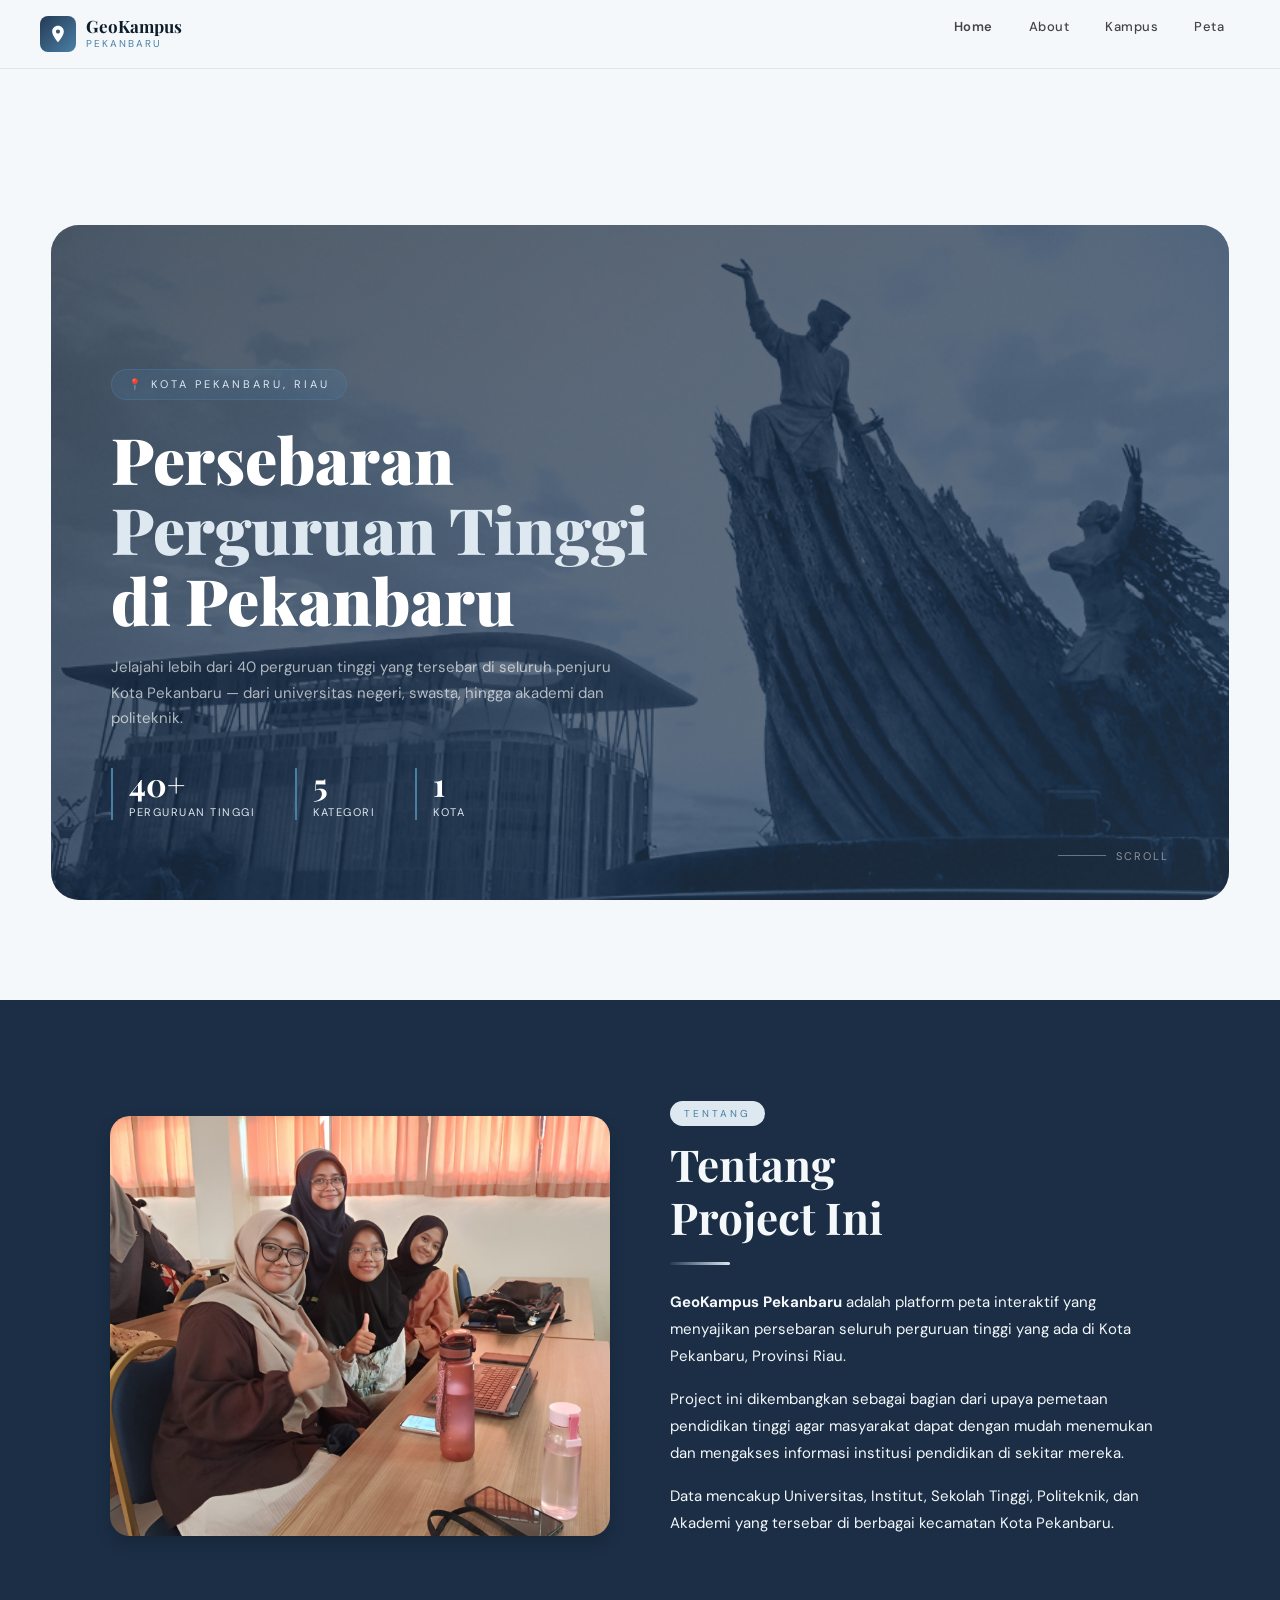
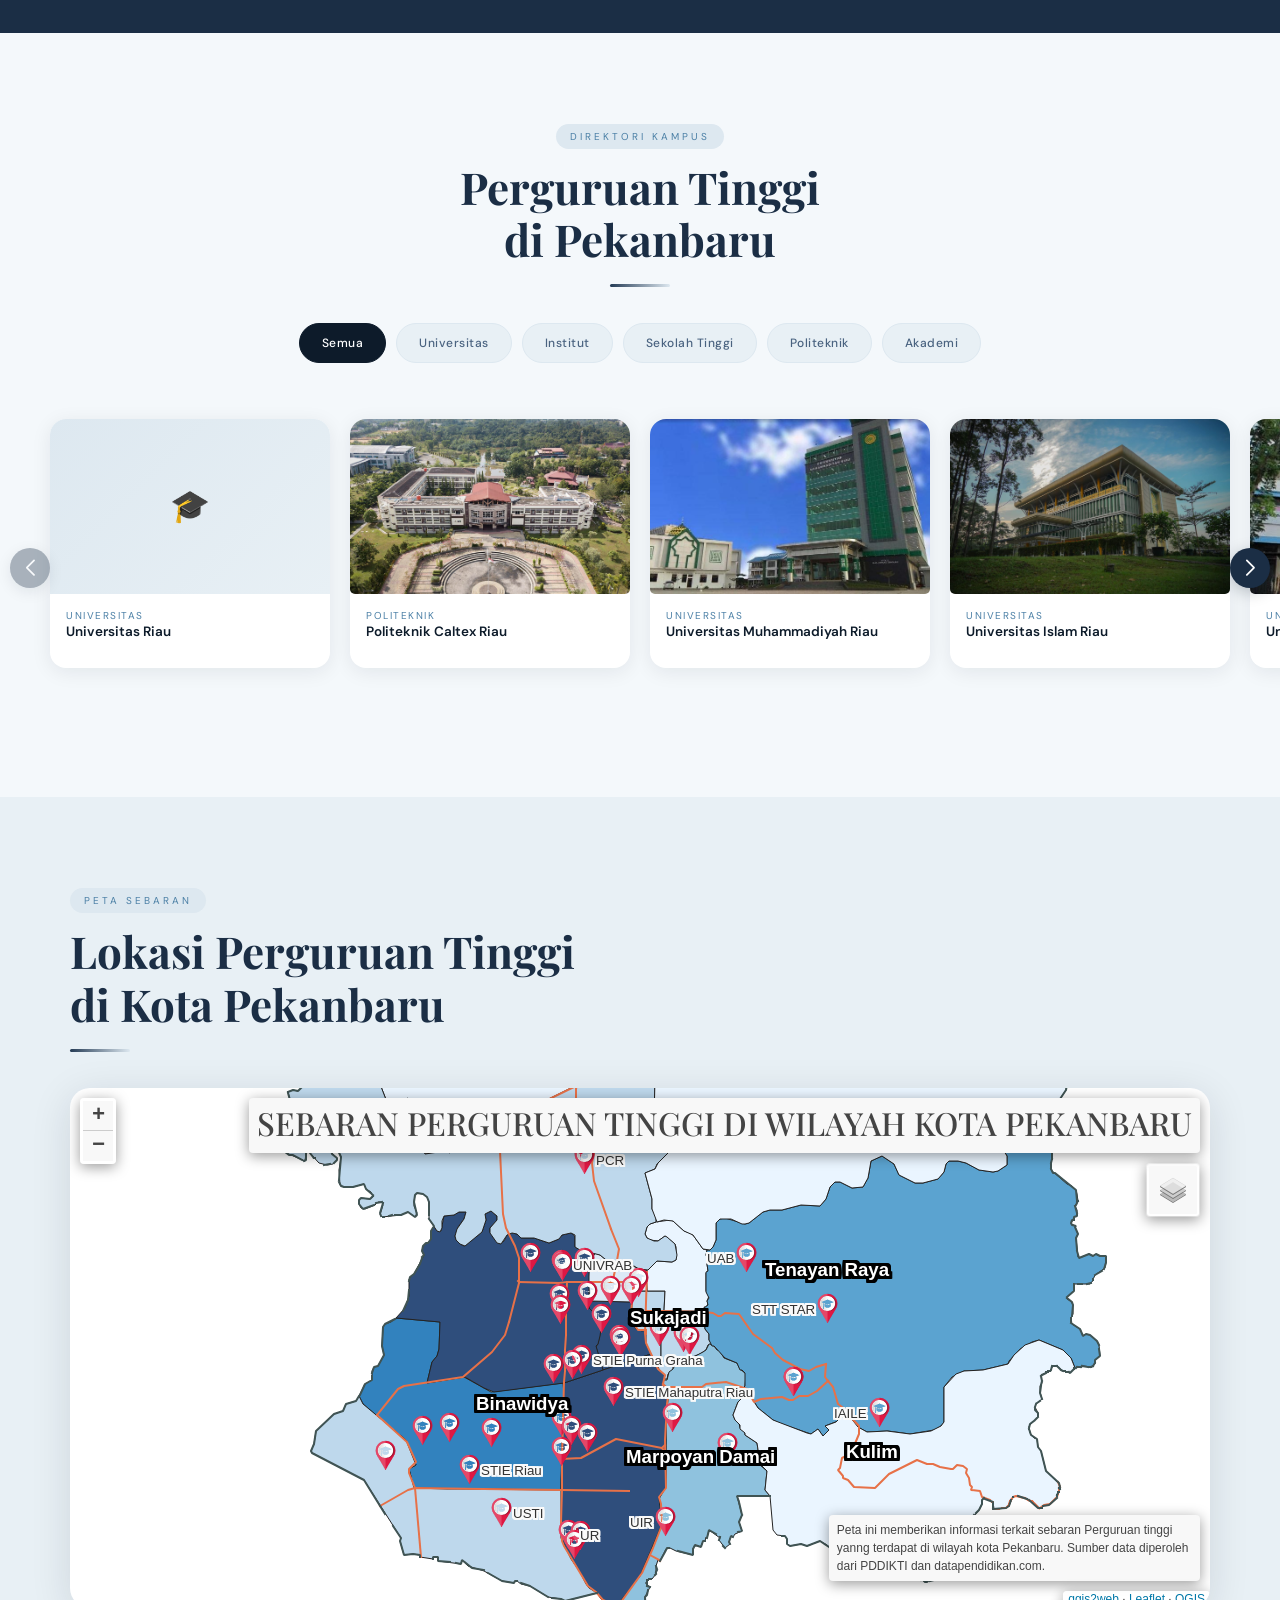
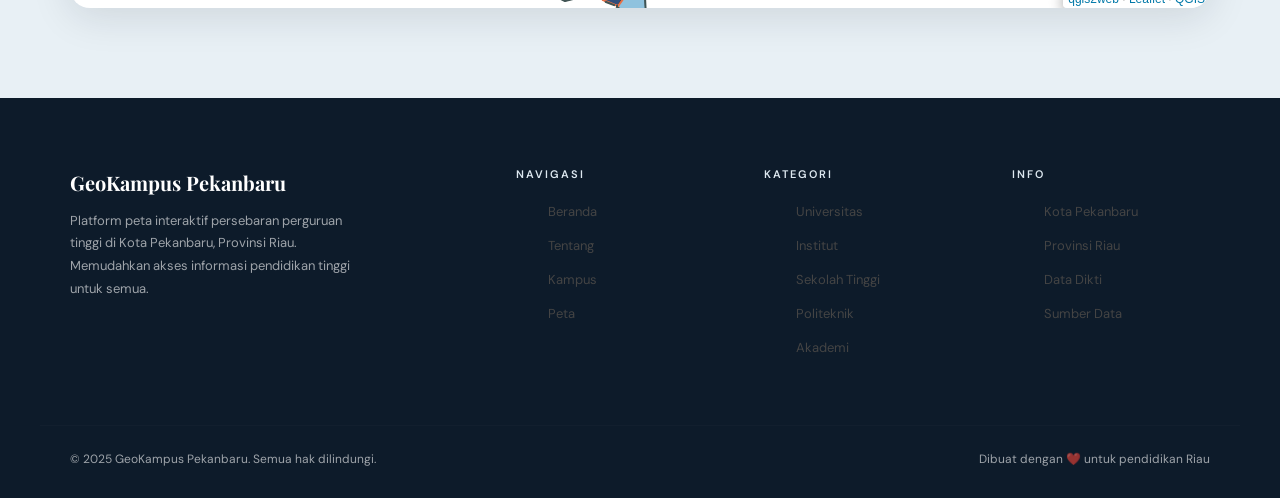
==== index.html @ 1e5e60b0 "first commit" ====
<!DOCTYPE html>
<html lang="id">

<head>
  <meta charset="UTF-8">
  <meta name="viewport" content="width=device-width, initial-scale=1.0">
  <title>Persebaran Perguruan Tinggi — Kota Pekanbaru</title>

  <!-- Fonts -->
  <link rel="preconnect" href="https://fonts.googleapis.com">
  <link
    href="https://fonts.googleapis.com/css2?family=Playfair+Display:wght@400;600;700;900&family=DM+Sans:wght@300;400;500&display=swap"
    rel="stylesheet">

  <!-- Bootstrap -->
  <link href="https://cdn.jsdelivr.net/npm/bootstrap@5.3.3/dist/css/bootstrap.min.css" rel="stylesheet">

  <!-- Swiper -->
  <link rel="stylesheet" href="https://cdn.jsdelivr.net/npm/swiper@11/swiper-bundle.min.css">

  <!-- Leaflet Map -->
  <link rel="stylesheet" href="https://unpkg.com/leaflet@1.9.4/dist/leaflet.css">

  <!-- dari qgis-->
  <link rel="stylesheet" href="map/css/leaflet.css">
  <link rel="stylesheet" href="map/css/MarkerCluster.Default.css">
  <link rel="stylesheet" href="map/css/qgis2web.css">
  <link rel="stylesheet" href="map/css/fontawesome-all.min.css">
  <link rel="stylesheet" href="map/css/leaflet.photon.css">
  <link rel="stylesheet" href="map/css/MarkerCluster.css">
  <link rel="stylesheet" href="map/css/L.Control.Layers.Tree.css">
  <link rel="stylesheet" href="style.css">

</head>

<body>

  <!-- ═══════════════════ NAVBAR ═══════════════════ -->
  <nav class="site-nav" id="siteNav">
    <a class="nav-brand" href="#">
      <div class="nav-brand-icon">
        <svg viewBox="0 0 24 24">
          <path
            d="M12 2C8.13 2 5 5.13 5 9c0 5.25 7 13 7 13s7-7.75 7-13c0-3.87-3.13-7-7-7zm0 9.5c-1.38 0-2.5-1.12-2.5-2.5s1.12-2.5 2.5-2.5 2.5 1.12 2.5 2.5-1.12 2.5-2.5 2.5z" />
        </svg>
      </div>
      <div>
        <div class="nav-brand-text">GeoKampus</div>
        <div class="nav-brand-sub">Pekanbaru</div>
      </div>
    </a>

    <button class="nav-hamburger" id="hamburger" onclick="document.getElementById('navLinks').classList.toggle('open')">
      <span></span><span></span><span></span>
    </button>

    <ul class="nav-links" id="navLinks">
      <li><a href="#home" class="active">Home</a></li>
      <li><a href="#about">About</a></li>
      <li><a href="#kategori">Kampus</a></li>
      <li><a href="#map-section">Peta</a></li>
    </ul>
  </nav>

  <!-- ═══════════════════ HERO ═══════════════════════ -->
  <section id="home">
    <div class="hero-wrapper">
      <img class="hero-img" src="foto/pku2.jpg" alt="Pekanbaru" onerror="this.style.display='none'">

      <div class="hero-content">
        <div class="hero-tag">📍 Kota Pekanbaru, Riau</div>

        <h1 class="hero-title">
          Persebaran<br>
          <em>Perguruan Tinggi</em><br>
          di Pekanbaru
        </h1>

        <p class="hero-desc">
          Jelajahi lebih dari 40 perguruan tinggi yang tersebar di seluruh
          penjuru Kota Pekanbaru — dari universitas negeri, swasta, hingga akademi dan politeknik.
        </p>

        <div class="hero-stats">
          <div class="stat-item">
            <div class="stat-num">40+</div>
            <div class="stat-label">Perguruan Tinggi</div>
          </div>
          <div class="stat-item">
            <div class="stat-num">5</div>
            <div class="stat-label">Kategori</div>
          </div>
          <div class="stat-item">
            <div class="stat-num">1</div>
            <div class="stat-label">Kota</div>
          </div>
        </div>
      </div>

      <div class="hero-scroll">
        <div class="scroll-line"></div>
        Scroll
      </div>
    </div>
  </section>

  <!-- ═══════════════════ ABOUT ═══════════════════════ -->
  <section id="about">
    <div class="about-grid">
      <div class="about-img-wrap" data-reveal>
        <img src="foto/foto bareng.jpeg" alt="Tentang GeoKampus" class="about-img-main shadow"
          onerror="this.style.background='linear-gradient(145deg,#243b55,#4a7fa5)';this.src=''">
       
      </div>

      <div class="about-text" data-reveal>
        <span class="sec-label">Tentang</span>
        <h2 class="sec-judul">Tentang<br>Project Ini</h2>
        <div class="sec-line"></div>

        <p>
          <strong>GeoKampus Pekanbaru</strong> adalah platform peta interaktif yang menyajikan persebaran
          seluruh perguruan tinggi yang ada di Kota Pekanbaru, Provinsi Riau.
        </p>
        <p>
          Project ini dikembangkan sebagai bagian dari upaya pemetaan pendidikan tinggi
          agar masyarakat dapat dengan mudah menemukan dan mengakses informasi
          institusi pendidikan di sekitar mereka.
        </p>
        <p>
          Data mencakup Universitas, Institut, Sekolah Tinggi, Politeknik, dan Akademi
          yang tersebar di berbagai kecamatan Kota Pekanbaru.
        </p>

      
      </div>
    </div>
  </section>



  <!-- ═══════════════════ KATEGORI / SWIPER ══════════ -->
  <section id="kategori">
    <div class="kategori-header" data-reveal>
      <span class="sec-label">Direktori Kampus</span>
      <h2 class="sec-title">Perguruan Tinggi<br>di Pekanbaru</h2>
      <div class="sec-line" style="margin:18px auto 0;"></div>
    </div>

    <div class="filter-bar">
      <button class="kategori-btn active" data-kategori="semua">Semua</button>
      <button class="kategori-btn" data-kategori="universitas">Universitas</button>
      <button class="kategori-btn" data-kategori="institut">Institut</button>
      <button class="kategori-btn" data-kategori="sekolah tinggi">Sekolah Tinggi</button>
      <button class="kategori-btn" data-kategori="politeknik">Politeknik</button>
      <button class="kategori-btn" data-kategori="akademi">Akademi</button>
    </div>

    <div class="swiper mySwiper">
      <div class="swiper-wrapper" id="swiperWrapper">

        <div class="swiper-slide" data-kategori="universitas" data-url="https://unri.ac.id/">
          <div class="card kampus-card">
            <img src="foto/unri.jpg" class="card-img"
              onerror="this.outerHTML='<div class=\'card-img-placeholder\'>🎓</div>'">
            <div class="card-body">
              <div class="card-type">Universitas</div>
              <h5>Universitas Riau</h5>
            </div>
          </div>
        </div>

        <div class="swiper-slide" data-kategori="politeknik" data-url="https://policaltex.id/">
          <div class="card kampus-card">
            <img src="foto/pcr.jpg" class="card-img"
              onerror="this.outerHTML='<div class=\'card-img-placeholder\'>🎓</div>'">
            <div class="card-body">
              <div class="card-type">Politeknik</div>
              <h5>Politeknik Caltex Riau</h5>
            </div>
          </div>
        </div>

        <div class="swiper-slide" data-kategori="universitas" data-url="https://umri.ac.id/">
          <div class="card kampus-card">
            <img src="foto/universitas-muhammadiyah-riau.jpg" class="card-img"
              onerror="this.outerHTML='<div class=\'card-img-placeholder\'>🎓</div>'">
            <div class="card-body">
              <div class="card-type">Universitas</div>
              <h5>Universitas Muhammadiyah Riau</h5>
            </div>
          </div>
        </div>

        <div class="swiper-slide" data-kategori="universitas" data-url="https://uir.ac.id/">
          <div class="card kampus-card">
            <img src="foto/uir.jpg" class="card-img"
              onerror="this.outerHTML='<div class=\'card-img-placeholder\'>🎓</div>'">
            <div class="card-body">
              <div class="card-type">Universitas</div>
              <h5>Universitas Islam Riau</h5>
            </div>
          </div>
        </div>

        <div class="swiper-slide" data-kategori="universitas" data-url="https://upbi.ac.id/">
          <div class="card kampus-card">
            <img src="foto/persada-bunda.jpg" class="card-img"
              onerror="this.outerHTML='<div class=\'card-img-placeholder\'>🎓</div>'">
            <div class="card-body">
              <div class="card-type">Universitas</div>
              <h5>Universitas Persada Bunda</h5>
            </div>
          </div>
        </div>

        <div class="swiper-slide" data-kategori="akademi" data-url="https://akbidlaksamana.ac.id/">
          <div class="card kampus-card">
            <img src="foto/akbidlaksamna.jpg" class="card-img"
              onerror="this.outerHTML='<div class=\'card-img-placeholder\'>🎓</div>'">
            <div class="card-body">
              <div class="card-type">Akademi</div>
              <h5>Akademi Kebidanan Laksamana</h5>
            </div>
          </div>
        </div>

        <div class="swiper-slide" data-kategori="universitas" data-url="https://rokania.ac.id/">
          <div class="card kampus-card">
            <img src="foto/rokania.jpg" class="card-img"
              onerror="this.outerHTML='<div class=\'card-img-placeholder\'>🎓</div>'">
            <div class="card-body">
              <div class="card-type">Universitas</div>
              <h5>Universitas Rokania Kampus II</h5>
            </div>
          </div>
        </div>

        <div class="swiper-slide" data-kategori="akademi" data-url="https://amikmahaputra.ac.id/">
          <div class="card kampus-card">
            <img src="foto/amikmahaputra.jpg" class="card-img"
              onerror="this.outerHTML='<div class=\'card-img-placeholder\'>🎓</div>'">
            <div class="card-body">
              <div class="card-type">Akademi</div>
              <h5>Amik Mahaputra Riau</h5>
            </div>
          </div>
        </div>

        <div class="swiper-slide" data-kategori="sekolah tinggi" data-url="https://stieriau-akbar.ac.id/">
          <div class="card kampus-card">
            <img src="foto/stie.jpg" class="card-img"
              onerror="this.outerHTML='<div class=\'card-img-placeholder\'>🎓</div>'">
            <div class="card-body">
              <div class="card-type">Sekolah Tinggi</div>
              <h5>STIE Riau</h5>
            </div>
          </div>
        </div>

        <div class="swiper-slide" data-kategori="sekolah tinggi" data-url="https://stifar-riau.ac.id/">
          <div class="card kampus-card">
            <img src="foto/stifar.jpg" class="card-img"
              onerror="this.outerHTML='<div class=\'card-img-placeholder\'>🎓</div>'">
            <div class="card-body">
              <div class="card-type">Sekolah Tinggi</div>
              <h5>Sekolah Tinggi Ilmu Farmasi Riau</h5>
            </div>
          </div>
        </div>

        <div class="swiper-slide" data-kategori="universitas" data-url="https://univ.htp.ac.id/">
          <div class="card kampus-card">
            <img src="foto/univ hangtuah.jpg" class="card-img"
              onerror="this.outerHTML='<div class=\'card-img-placeholder\'>🎓</div>'">
            <div class="card-body">
              <div class="card-type">Universitas</div>
              <h5>Universitas Hang Tuah</h5>
            </div>
          </div>
        </div>

        <div class="swiper-slide" data-kategori="institut" data-url="https://ibtpi.pelitaindonesia.ac.id/v3/home/">
          <div class="card kampus-card">
            <img src="foto/intitut pelita.jpg" class="card-img"
              onerror="this.outerHTML='<div class=\'card-img-placeholder\'>🎓</div>'">
            <div class="card-body">
              <div class="card-type">Institut</div>
              <h5>Institut Bisnis & Teknologi Pelita Indonesia</h5>
            </div>
          </div>
        </div>

        <div class="swiper-slide" data-kategori="sekolah tinggi" data-url="https://stpriau.ac.id/">
         <div class="card kampus-card">
            <img src="foto/stpriau.jpg" class="card-img"
              onerror="this.outerHTML='<div class=\'card-img-placeholder\'>🎓</div>'">
            <div class="card-body">
              <div class="card-type">Sekolah Tinggi</div>
              <h5>Sekolah Tinggi Pariwisata Riau</h5>
            </div>
          </div>
        </div>

        <div class="swiper-slide" data-kategori="sekolah tinggi" data-url="https://sttp-yds.ac.id/">
          <div class="card kampus-card">
            <img src="foto/stt.jpg" class="card-img"
              onerror="this.outerHTML='<div class=\'card-img-placeholder\'>🎓</div>'">
            <div class="card-body">
              <div class="card-type">Sekolah Tinggi</div>
              <h5>Sekolah Tinggi Teknologi Pekanbaru</h5>
            </div>
          </div>
        </div>

        <div class="swiper-slide" data-kategori="sekolah tinggi" data-url="https://stikes-tengkumaharatu.ac.id/home">
          <div class="card kampus-card">
            <img src="foto/stikes tengku maharatu.jpeg" class="card-img"
              onerror="this.outerHTML='<div class=\'card-img-placeholder\'>🎓</div>'">
            <div class="card-body">
              <div class="card-type">Sekolah Tinggi</div>
              <h5>STIKES Tengku Maharatu</h5>
            </div>
          </div>
        </div>

        <div class="swiper-slide" data-kategori="institut" data-url="https://iptar.ac.id/">
          <div class="card kampus-card">
            <img src="foto/iptar.png" class="card-img"
              onerror="this.outerHTML='<div class=\'card-img-placeholder\'>🎓</div>'">
            <div class="card-body">
              <div class="card-type">Institut</div>
              <h5>Institut Pendidikan & Teknologi Aisyiyah Riau</h5>
            </div>
          </div>
        </div>

        <div class="swiper-slide" data-kategori="universitas" data-url="https://www.usti.ac.id/">
          <div class="card kampus-card">
            <img src="foto/usti.jpeg" class="card-img"
              onerror="this.outerHTML='<div class=\'card-img-placeholder\'>🎓</div>'">
            <div class="card-body">
              <div class="card-type">Universitas</div>
              <h5>Universitas Sains dan Teknologi Indonesia</h5>
            </div>
          </div>
        </div>

        <div class="swiper-slide" data-kategori="universitas" data-url="https://univrab.ac.id/">
          <div class="card kampus-card">
            <img src="foto/univrab.jpeg" class="card-img"
              onerror="this.outerHTML='<div class=\'card-img-placeholder\'>🎓</div>'">
            <div class="card-body">
              <div class="card-type">Universitas</div>
              <h5>Universitas Abdurrab</h5>
            </div>
          </div>
        </div>

        <div class="swiper-slide" data-kategori="akademi" data-url="https://dhpku.ac.id/">
          <div class="card kampus-card">
            <img src="foto/akper akbid husada.jpeg" class="card-img"
              onerror="this.outerHTML='<div class=\'card-img-placeholder\'>🎓</div>'">
            <div class="card-body">
              <div class="card-type">Akademi</div>
              <h5>Akademi Kebidanan Dharma Husada Pekanbaru</h5>
            </div>
          </div>
        </div>

        <div class="swiper-slide" data-kategori="akademi" data-url="https://dhpku.ac.id/">
          <div class="card kampus-card">
            <img src="foto/akper akbid husada.jpeg" class="card-img"
              onerror="this.outerHTML='<div class=\'card-img-placeholder\'>🎓</div>'">
            <div class="card-body">
              <div class="card-type">Akademi</div>
              <h5>Akademi Keperawatan Dharma Husada</h5>
            </div>
          </div>
        </div>

        <div class="swiper-slide" data-kategori="akademi" data-url="https://akjp2.ac.id/">
          <div class="card kampus-card">
            <img src="foto/jon paul.jpg" class="card-img"
              onerror="this.outerHTML='<div class=\'card-img-placeholder\'>🎓</div>'">
            <div class="card-body">
              <div class="card-type">Akademi</div>
              <h5>Akademi Kesehatan John Paul II</h5>
            </div>
          </div>
        </div>

        <div class="swiper-slide" data-kategori="institut" data-url="https://itbriau.info/">
          <div class="card kampus-card">
            <img src="foto/itbm.jpg" class="card-img"
              onerror="this.outerHTML='<div class=\'card-img-placeholder\'>🎓</div>'">
            <div class="card-body">
              <div class="card-type">Institut</div>
              <h5>Institut Teknologi dan Bisnis Master</h5>
            </div>
          </div>
        </div>

        <div class="swiper-slide" data-kategori="politeknik" data-url="https://pkr.ac.id/">
          <div class="card kampus-card">
            <img src="foto/poltekeskemenskes.jpeg" class="card-img"
              onerror="this.outerHTML='<div class=\'card-img-placeholder\'>🎓</div>'">
            <div class="card-body">
              <div class="card-type">Politeknik</div>
              <h5>Politeknik Kesehatan Kemenkes Riau</h5>
            </div>
          </div>
        </div>

        <div class="swiper-slide" data-kategori="universitas" data-url="https://www.uin-suska.ac.id/">
          <div class="card kampus-card">
            <img src="foto/uin.jpg" class="card-img"
              onerror="this.outerHTML='<div class=\'card-img-placeholder\'>🎓</div>'">
            <div class="card-body">
              <div class="card-type">Universitas</div>
              <h5>UIN Sultan Syarif Kasim Riau</h5>
            </div>
          </div>
        </div>

        <div class="swiper-slide" data-kategori="universitas" data-url="https://dev.unilak.ac.id/">
          <div class="card kampus-card">
            <img src="foto/lancangkuning.jpg" class="card-img"
              onerror="this.outerHTML='<div class=\'card-img-placeholder\'>🎓</div>'">
            <div class="card-body">
              <div class="card-type">Universitas</div>
              <h5>Universitas Lancang Kuning</h5>
            </div>
          </div>
        </div>

        <div class="swiper-slide" data-kategori="universitas" data-url="https://univawalbros.ac.id/">
          <div class="card kampus-card">
            <img src="foto/awal bros.jpeg" class="card-img"
              onerror="this.outerHTML='<div class=\'card-img-placeholder\'>🎓</div>'">
            <div class="card-body">
              <div class="card-type">Universitas</div>
              <h5>Universitas Awal Bros Pekanbaru</h5>
            </div>
          </div>
        </div>

        <div class="swiper-slide" data-kategori="institut" data-url="https://ikh.ac.id/">
          <div class="card kampus-card">
            <img src="foto/helvia institut.jpg" class="card-img"
              onerror="this.outerHTML='<div class=\'card-img-placeholder\'>🎓</div>'">
            <div class="card-body">
              <div class="card-type">Institut</div>
              <h5>Institut Kesehatan Helvetia Pekanbaru</h5>
            </div>
          </div>
        </div>

        <div class="swiper-slide" data-kategori="institut" data-url="https://diniyyah.ac.id/">
          <div class="card kampus-card">
            <img src="foto/iaidiniyah.jpeg" class="card-img"
              onerror="this.outerHTML='<div class=\'card-img-placeholder\'>🎓</div>'">
            <div class="card-body">
              <div class="card-type">Institut</div>
              <h5>Institut Agama Islam Diniyyah Pekanbaru</h5>
            </div>
          </div>
        </div>

        <div class="swiper-slide" data-kategori="institut" data-url="https://www.iai-le.id/">
          <div class="card kampus-card">
            <img src="foto/iaileedy.jpeg" class="card-img"
              onerror="this.outerHTML='<div class=\'card-img-placeholder\'>🎓</div>'">
            <div class="card-body">
              <div class="card-type">Institut</div>
              <h5>Institut Agama Islam Lukman EDY</h5>
            </div>
          </div>
        </div>

        <div class="swiper-slide" data-kategori="sekolah tinggi" data-url="https://stai-mujtahadah.ac.id/">
          <div class="card kampus-card">
            <img src="foto/almujtahadah.jpg" class="card-img"
              onerror="this.outerHTML='<div class=\'card-img-placeholder\'>🎓</div>'">
            <div class="card-body">
              <div class="card-type">Sekolah Tinggi</div>
              <h5>STAI Al-Mujtahadah Pekanbaru</h5>
            </div>
          </div>
        </div>

      </div>

      <div class="swiper-button-next"></div>
      <div class="swiper-button-prev"></div>
    </div>

    <div class="empty-state" id="emptyState">Tidak ada perguruan tinggi dalam kategori ini.</div>
  </section>

  <!-- ═══════════════════ MAP ════════════════════════ -->
  <section id="map-section">
    <div class="map-inner">
      <div data-reveal>
        <span class="sec-label">Peta Sebaran</span>
        <h2 class="sec-title">Lokasi Perguruan Tinggi<br>di Kota Pekanbaru</h2>
        <div class="sec-line"></div>
      </div>
      <div id="leaflet-map"></div>
    </div>
  </section>

  <!-- ═══════════════════ FOOTER ════════════════════ -->
  <footer>
    <div class="footer-inner">
      <div class="footer-brand">
        <div class="footer-brand-name">GeoKampus Pekanbaru</div>
        <p>Platform peta interaktif persebaran perguruan tinggi di Kota Pekanbaru, Provinsi Riau. Memudahkan akses
          informasi pendidikan tinggi untuk semua.</p>
      </div>

      <div class="footer-col">
        <h6>Navigasi</h6>
        <ul>
          <li><a href="#home">Beranda</a></li>
          <li><a href="#about">Tentang</a></li>
          <li><a href="#kategori">Kampus</a></li>
          <li><a href="#map-section">Peta</a></li>
        </ul>
      </div>

      <div class="footer-col">
        <h6>Kategori</h6>
        <ul>
          <li><a href="#kategori">Universitas</a></li>
          <li><a href="#kategori">Institut</a></li>
          <li><a href="#kategori">Sekolah Tinggi</a></li>
          <li><a href="#kategori">Politeknik</a></li>
          <li><a href="#kategori">Akademi</a></li>
        </ul>
      </div>

      <div class="footer-col">
        <h6>Info</h6>
        <ul>
          <li><a href="#">Kota Pekanbaru</a></li>
          <li><a href="#">Provinsi Riau</a></li>
          <li><a href="#">Data Dikti</a></li>
          <li><a href="#">Sumber Data</a></li>
        </ul>
      </div>
    </div>

    <hr class="footer-divider">

    <div class="footer-bottom">
      <span>© 2025 GeoKampus Pekanbaru. Semua hak dilindungi.</span>
      <span>Dibuat dengan ❤️ untuk pendidikan Riau</span>
    </div>
  </footer>

  <!-- ─── SCRIPTS ──────────────────────────────────── -->
  <script src="https://cdn.jsdelivr.net/npm/bootstrap@5.3.3/dist/js/bootstrap.bundle.min.js"></script>
  <script src="https://cdn.jsdelivr.net/npm/swiper@11/swiper-bundle.min.js"></script>



  <!-- Script Peta -->
  <script src="map/js/qgis2web_expressions.js"></script>
  <script src="map/js/leaflet.js"></script>
  <script src="map/js/L.Control.Layers.Tree.min.js"></script>
  <script src="map/js/leaflet-svg-shape-markers.min.js"></script>
  <script src="map/js/leaflet.rotatedMarker.js"></script>
  <script src="map/js/leaflet.pattern.js"></script>
  <script src="map/js/leaflet-hash.js"></script>
  <script src="map/js/Autolinker.min.js"></script>
  <script src="map/js/rbush.min.js"></script>
  <script src="map/js/labelgun.min.js"></script>
  <script src="map/js/labels.js"></script>
  <script src="map/js/leaflet.photon.js"></script>

  <!-- Jika export menggunakan clustering marker -->
  <script src="map/js/leaflet.markercluster.js"></script>

  <!-- Jika export menggunakan VectorGrid -->
  <script src="map/js/Leaflet.VectorGrid.js"></script>

  <!-- Data -->
  <script src="map/data/BatasWilayahKotaPekanbaru_4.js"></script>
  <script src="map/data/DataPerguruanTinggi_2.js"></script>
  <script src="map/data/JalanArteri_3.js"></script>
  <script src="map/data/kepadatanperguruantinggiadministrasi_ar_kecamatan_1.js"></script>

  <!-- JS SENDIRI -->
  <script src="script.js"></script>

</body>

</html>
---- map/css/leaflet.css ----
/* required styles */

.leaflet-pane,
.leaflet-tile,
.leaflet-marker-icon,
.leaflet-marker-shadow,
.leaflet-tile-container,
.leaflet-pane > svg,
.leaflet-pane > canvas,
.leaflet-zoom-box,
.leaflet-image-layer,
.leaflet-layer {
	position: absolute;
	left: 0;
	top: 0;
	}
.leaflet-container {
	overflow: hidden;
	}
.leaflet-tile,
.leaflet-marker-icon,
.leaflet-marker-shadow {
	-webkit-user-select: none;
	   -moz-user-select: none;
	        user-select: none;
	  -webkit-user-drag: none;
	}
/* Prevents IE11 from highlighting tiles in blue */
.leaflet-tile::selection {
	background: transparent;
}
/* Safari renders non-retina tile on retina better with this, but Chrome is worse */
.leaflet-safari .leaflet-tile {
	image-rendering: -webkit-optimize-contrast;
	}
/* hack that prevents hw layers "stretching" when loading new tiles */
.leaflet-safari .leaflet-tile-container {
	width: 1600px;
	height: 1600px;
	-webkit-transform-origin: 0 0;
	}
.leaflet-marker-icon,
.leaflet-marker-shadow {
	display: block;
	}
/* .leaflet-container svg: reset svg max-width decleration shipped in Joomla! (joomla.org) 3.x */
/* .leaflet-container img: map is broken in FF if you have max-width: 100% on tiles */
.leaflet-container .leaflet-overlay-pane svg {
	max-width: none !important;
	max-height: none !important;
	}
.leaflet-container .leaflet-marker-pane img,
.leaflet-container .leaflet-shadow-pane img,
.leaflet-container .leaflet-tile-pane img,
.leaflet-container img.leaflet-image-layer,
.leaflet-container .leaflet-tile {
	max-width: none !important;
	max-height: none !important;
	width: auto;
	padding: 0;
	}

.leaflet-container img.leaflet-tile {
	/* See: https://bugs.chromium.org/p/chromium/issues/detail?id=600120 */
	mix-blend-mode: plus-lighter;
}

.leaflet-container.leaflet-touch-zoom {
	-ms-touch-action: pan-x pan-y;
	touch-action: pan-x pan-y;
	}
.leaflet-container.leaflet-touch-drag {
	-ms-touch-action: pinch-zoom;
	/* Fallback for FF which doesn't support pinch-zoom */
	touch-action: none;
	touch-action: pinch-zoom;
}
.leaflet-container.leaflet-touch-drag.leaflet-touch-zoom {
	-ms-touch-action: none;
	touch-action: none;
}
.leaflet-container {
	-webkit-tap-highlight-color: transparent;
}
.leaflet-container a {
	-webkit-tap-highlight-color: rgba(51, 181, 229, 0.4);
}
.leaflet-tile {
	filter: inherit;
	visibility: hidden;
	}
.leaflet-tile-loaded {
	visibility: inherit;
	}
.leaflet-zoom-box {
	width: 0;
	height: 0;
	-moz-box-sizing: border-box;
	     box-sizing: border-box;
	z-index: 800;
	}
/* workaround for https://bugzilla.mozilla.org/show_bug.cgi?id=888319 */
.leaflet-overlay-pane svg {
	-moz-user-select: none;
	}

.leaflet-pane         { z-index: 400; }

.leaflet-tile-pane    { z-index: 200; }
.leaflet-overlay-pane { z-index: 400; }
.leaflet-shadow-pane  { z-index: 500; }
.leaflet-marker-pane  { z-index: 600; }
.leaflet-tooltip-pane   { z-index: 650; }
.leaflet-popup-pane   { z-index: 700; }

.leaflet-map-pane canvas { z-index: 100; }
.leaflet-map-pane svg    { z-index: 200; }

.leaflet-vml-shape {
	width: 1px;
	height: 1px;
	}
.lvml {
	behavior: url(#default#VML);
	display: inline-block;
	position: absolute;
	}


/* control positioning */

.leaflet-control {
	position: relative;
	z-index: 800;
	pointer-events: visiblePainted; /* IE 9-10 doesn't have auto */
	pointer-events: auto;
	}
.leaflet-top,
.leaflet-bottom {
	position: absolute;
	z-index: 1000;
	pointer-events: none;
	}
.leaflet-top {
	top: 0;
	}
.leaflet-right {
	right: 0;
	}
.leaflet-bottom {
	bottom: 0;
	}
.leaflet-left {
	left: 0;
	}
.leaflet-control {
	float: left;
	clear: both;
	}
.leaflet-right .leaflet-control {
	float: right;
	}
.leaflet-top .leaflet-control {
	margin-top: 10px;
	}
.leaflet-bottom .leaflet-control {
	margin-bottom: 10px;
	}
.leaflet-left .leaflet-control {
	margin-left: 10px;
	}
.leaflet-right .leaflet-control {
	margin-right: 10px;
	}


/* zoom and fade animations */

.leaflet-fade-anim .leaflet-popup {
	opacity: 0;
	-webkit-transition: opacity 0.2s linear;
	   -moz-transition: opacity 0.2s linear;
	        transition: opacity 0.2s linear;
	}
.leaflet-fade-anim .leaflet-map-pane .leaflet-popup {
	opacity: 1;
	}
.leaflet-zoom-animated {
	-webkit-transform-origin: 0 0;
	    -ms-transform-origin: 0 0;
	        transform-origin: 0 0;
	}
svg.leaflet-zoom-animated {
	will-change: transform;
}

.leaflet-zoom-anim .leaflet-zoom-animated {
	-webkit-transition: -webkit-transform 0.25s cubic-bezier(0,0,0.25,1);
	   -moz-transition:    -moz-transform 0.25s cubic-bezier(0,0,0.25,1);
	        transition:         transform 0.25s cubic-bezier(0,0,0.25,1);
	}
.leaflet-zoom-anim .leaflet-tile,
.leaflet-pan-anim .leaflet-tile {
	-webkit-transition: none;
	   -moz-transition: none;
	        transition: none;
	}

.leaflet-zoom-anim .leaflet-zoom-hide {
	visibility: hidden;
	}


/* cursors */

.leaflet-interactive {
	cursor: pointer;
	}
.leaflet-grab {
	cursor: -webkit-grab;
	cursor:    -moz-grab;
	cursor:         grab;
	}
.leaflet-crosshair,
.leaflet-crosshair .leaflet-interactive {
	cursor: crosshair;
	}
.leaflet-popup-pane,
.leaflet-control {
	cursor: auto;
	}
.leaflet-dragging .leaflet-grab,
.leaflet-dragging .leaflet-grab .leaflet-interactive,
.leaflet-dragging .leaflet-marker-draggable {
	cursor: move;
	cursor: -webkit-grabbing;
	cursor:    -moz-grabbing;
	cursor:         grabbing;
	}

/* marker & overlays interactivity */
.leaflet-marker-icon,
.leaflet-marker-shadow,
.leaflet-image-layer,
.leaflet-pane > svg path,
.leaflet-tile-container {
	pointer-events: none;
	}

.leaflet-marker-icon.leaflet-interactive,
.leaflet-image-layer.leaflet-interactive,
.leaflet-pane > svg path.leaflet-interactive,
svg.leaflet-image-layer.leaflet-interactive path {
	pointer-events: visiblePainted; /* IE 9-10 doesn't have auto */
	pointer-events: auto;
	}

/* visual tweaks */

.leaflet-container {
	background: #ddd;
	outline-offset: 1px;
	}
.leaflet-container a {
	color: #0078A8;
	}
.leaflet-zoom-box {
	border: 2px dotted #38f;
	background: rgba(255,255,255,0.5);
	}


/* general typography */
.leaflet-container {
	font-family: "Helvetica Neue", Arial, Helvetica, sans-serif;
	font-size: 12px;
	font-size: 0.75rem;
	line-height: 1.5;
	}


/* general toolbar styles */

.leaflet-bar {
	box-shadow: 0 1px 5px rgba(0,0,0,0.65);
	border-radius: 4px;
	}
.leaflet-bar a {
	background-color: #fff;
	border-bottom: 1px solid #ccc;
	width: 26px;
	height: 26px;
	line-height: 26px;
	display: block;
	text-align: center;
	text-decoration: none;
	color: black;
	}
.leaflet-bar a,
.leaflet-control-layers-toggle {
	background-position: 50% 50%;
	background-repeat: no-repeat;
	display: block;
	}
.leaflet-bar a:hover,
.leaflet-bar a:focus {
	background-color: #f4f4f4;
	}
.leaflet-bar a:first-child {
	border-top-left-radius: 4px;
	border-top-right-radius: 4px;
	}
.leaflet-bar a:last-child {
	border-bottom-left-radius: 4px;
	border-bottom-right-radius: 4px;
	border-bottom: none;
	}
.leaflet-bar a.leaflet-disabled {
	cursor: default;
	background-color: #f4f4f4;
	color: #bbb;
	}

.leaflet-touch .leaflet-bar a {
	width: 30px;
	height: 30px;
	line-height: 30px;
	}
.leaflet-touch .leaflet-bar a:first-child {
	border-top-left-radius: 2px;
	border-top-right-radius: 2px;
	}
.leaflet-touch .leaflet-bar a:last-child {
	border-bottom-left-radius: 2px;
	border-bottom-right-radius: 2px;
	}

/* zoom control */

.leaflet-control-zoom-in,
.leaflet-control-zoom-out {
	font: bold 18px 'Lucida Console', Monaco, monospace;
	text-indent: 1px;
	}

.leaflet-touch .leaflet-control-zoom-in, .leaflet-touch .leaflet-control-zoom-out  {
	font-size: 22px;
	}


/* layers control */

.leaflet-control-layers {
	box-shadow: 0 1px 5px rgba(0,0,0,0.4);
	background: #fff;
	border-radius: 5px;
	}
.leaflet-control-layers-toggle {
	background-image: url(images/layers.png);
	width: 36px;
	height: 36px;
	}
.leaflet-retina .leaflet-control-layers-toggle {
	background-image: url(images/layers-2x.png);
	background-size: 26px 26px;
	}
.leaflet-touch .leaflet-control-layers-toggle {
	width: 44px;
	height: 44px;
	}
.leaflet-control-layers .leaflet-control-layers-list,
.leaflet-control-layers-expanded .leaflet-control-layers-toggle {
	display: none;
	}
.leaflet-control-layers-expanded .leaflet-control-layers-list {
	display: block;
	position: relative;
	}
.leaflet-control-layers-expanded {
	padding: 6px 10px 6px 6px;
	color: #333;
	background: #fff;
	}
.leaflet-control-layers-scrollbar {
	overflow-y: scroll;
	overflow-x: hidden;
	padding-right: 5px;
	}
.leaflet-control-layers-selector {
	margin-top: 2px;
	position: relative;
	top: 1px;
	}
.leaflet-control-layers label {
	display: block;
	font-size: 13px;
	font-size: 1.08333em;
	}
.leaflet-control-layers-separator {
	height: 0;
	border-top: 1px solid #ddd;
	margin: 5px -10px 5px -6px;
	}

/* Default icon URLs */
.leaflet-default-icon-path { /* used only in path-guessing heuristic, see L.Icon.Default */
	background-image: url(images/marker-icon.png);
	}


/* attribution and scale controls */

.leaflet-container .leaflet-control-attribution {
	background: #fff;
	background: rgba(255, 255, 255, 0.8);
	margin: 0;
	}
.leaflet-control-attribution,
.leaflet-control-scale-line {
	padding: 0 5px;
	color: #333;
	line-height: 1.4;
	}
.leaflet-control-attribution a {
	text-decoration: none;
	}
.leaflet-control-attribution a:hover,
.leaflet-control-attribution a:focus {
	text-decoration: underline;
	}
.leaflet-attribution-flag {
	display: inline !important;
	vertical-align: baseline !important;
	width: 1em;
	height: 0.6669em;
	}
.leaflet-left .leaflet-control-scale {
	margin-left: 5px;
	}
.leaflet-bottom .leaflet-control-scale {
	margin-bottom: 5px;
	}
.leaflet-control-scale-line {
	border: 2px solid #777;
	border-top: none;
	line-height: 1.1;
	padding: 2px 5px 1px;
	white-space: nowrap;
	-moz-box-sizing: border-box;
	     box-sizing: border-box;
	background: rgba(255, 255, 255, 0.8);
	text-shadow: 1px 1px #fff;
	}
.leaflet-control-scale-line:not(:first-child) {
	border-top: 2px solid #777;
	border-bottom: none;
	margin-top: -2px;
	}
.leaflet-control-scale-line:not(:first-child):not(:last-child) {
	border-bottom: 2px solid #777;
	}

.leaflet-touch .leaflet-control-attribution,
.leaflet-touch .leaflet-control-layers,
.leaflet-touch .leaflet-bar {
	box-shadow: none;
	}
.leaflet-touch .leaflet-control-layers,
.leaflet-touch .leaflet-bar {
	border: 2px solid rgba(0,0,0,0.2);
	background-clip: padding-box;
	}


/* popup */

.leaflet-popup {
	position: absolute;
	text-align: center;
	margin-bottom: 20px;
	}
.leaflet-popup-content-wrapper {
	padding: 1px;
	text-align: left;
	border-radius: 12px;
	}
.leaflet-popup-content {
	margin: 13px 24px 13px 20px;
	line-height: 1.3;
	font-size: 13px;
	font-size: 1.08333em;
	min-height: 1px;
	}
.leaflet-popup-content p {
	margin: 17px 0;
	margin: 1.3em 0;
	}
.leaflet-popup-tip-container {
	width: 40px;
	height: 20px;
	position: absolute;
	left: 50%;
	margin-top: -1px;
	margin-left: -20px;
	overflow: hidden;
	pointer-events: none;
	}
.leaflet-popup-tip {
	width: 17px;
	height: 17px;
	padding: 1px;

	margin: -10px auto 0;
	pointer-events: auto;

	-webkit-transform: rotate(45deg);
	   -moz-transform: rotate(45deg);
	    -ms-transform: rotate(45deg);
	        transform: rotate(45deg);
	}
.leaflet-popup-content-wrapper,
.leaflet-popup-tip {
	background: white;
	color: #333;
	box-shadow: 0 3px 14px rgba(0,0,0,0.4);
	}
.leaflet-container a.leaflet-popup-close-button {
	position: absolute;
	top: 0;
	right: 0;
	border: none;
	text-align: center;
	width: 24px;
	height: 24px;
	font: 16px/24px Tahoma, Verdana, sans-serif;
	color: #757575;
	text-decoration: none;
	background: transparent;
	}
.leaflet-container a.leaflet-popup-close-button:hover,
.leaflet-container a.leaflet-popup-close-button:focus {
	color: #585858;
	}
.leaflet-popup-scrolled {
	overflow: auto;
	}

.leaflet-oldie .leaflet-popup-content-wrapper {
	-ms-zoom: 1;
	}
.leaflet-oldie .leaflet-popup-tip {
	width: 24px;
	margin: 0 auto;

	-ms-filter: "progid:DXImageTransform.Microsoft.Matrix(M11=0.70710678, M12=0.70710678, M21=-0.70710678, M22=0.70710678)";
	filter: progid:DXImageTransform.Microsoft.Matrix(M11=0.70710678, M12=0.70710678, M21=-0.70710678, M22=0.70710678);
	}

.leaflet-oldie .leaflet-control-zoom,
.leaflet-oldie .leaflet-control-layers,
.leaflet-oldie .leaflet-popup-content-wrapper,
.leaflet-oldie .leaflet-popup-tip {
	border: 1px solid #999;
	}


/* div icon */

.leaflet-div-icon {
	background: #fff;
	border: 1px solid #666;
	}


/* Tooltip */
/* Base styles for the element that has a tooltip */
.leaflet-tooltip {
	position: absolute;
	padding: 6px;
	background-color: #fff;
	border: 1px solid #fff;
	border-radius: 3px;
	color: #222;
	white-space: nowrap;
	-webkit-user-select: none;
	-moz-user-select: none;
	-ms-user-select: none;
	user-select: none;
	pointer-events: none;
	box-shadow: 0 1px 3px rgba(0,0,0,0.4);
	}
.leaflet-tooltip.leaflet-interactive {
	cursor: pointer;
	pointer-events: auto;
	}
.leaflet-tooltip-top:before,
.leaflet-tooltip-bottom:before,
.leaflet-tooltip-left:before,
.leaflet-tooltip-right:before {
	position: absolute;
	pointer-events: none;
	border: 6px solid transparent;
	background: transparent;
	content: "";
	}

/* Directions */

.leaflet-tooltip-bottom {
	margin-top: 6px;
}
.leaflet-tooltip-top {
	margin-top: -6px;
}
.leaflet-tooltip-bottom:before,
.leaflet-tooltip-top:before {
	left: 50%;
	margin-left: -6px;
	}
.leaflet-tooltip-top:before {
	bottom: 0;
	margin-bottom: -12px;
	border-top-color: #fff;
	}
.leaflet-tooltip-bottom:before {
	top: 0;
	margin-top: -12px;
	margin-left: -6px;
	border-bottom-color: #fff;
	}
.leaflet-tooltip-left {
	margin-left: -6px;
}
.leaflet-tooltip-right {
	margin-left: 6px;
}
.leaflet-tooltip-left:before,
.leaflet-tooltip-right:before {
	top: 50%;
	margin-top: -6px;
	}
.leaflet-tooltip-left:before {
	right: 0;
	margin-right: -12px;
	border-left-color: #fff;
	}
.leaflet-tooltip-right:before {
	left: 0;
	margin-left: -12px;
	border-right-color: #fff;
	}

/* Printing */

@media print {
	/* Prevent printers from removing background-images of controls. */
	.leaflet-control {
		-webkit-print-color-adjust: exact;
		print-color-adjust: exact;
		}
	}
---- map/css/MarkerCluster.Default.css ----
.marker-cluster-small {
	background-color: rgba(181, 226, 140, 0.6);
	}
.marker-cluster-small div {
	background-color: rgba(110, 204, 57, 0.6);
	}

.marker-cluster-medium {
	background-color: rgba(241, 211, 87, 0.6);
	}
.marker-cluster-medium div {
	background-color: rgba(240, 194, 12, 0.6);
	}

.marker-cluster-large {
	background-color: rgba(253, 156, 115, 0.6);
	}
.marker-cluster-large div {
	background-color: rgba(241, 128, 23, 0.6);
	}

	/* IE 6-8 fallback colors */
.leaflet-oldie .marker-cluster-small {
	background-color: rgb(181, 226, 140);
	}
.leaflet-oldie .marker-cluster-small div {
	background-color: rgb(110, 204, 57);
	}

.leaflet-oldie .marker-cluster-medium {
	background-color: rgb(241, 211, 87);
	}
.leaflet-oldie .marker-cluster-medium div {
	background-color: rgb(240, 194, 12);
	}

.leaflet-oldie .marker-cluster-large {
	background-color: rgb(253, 156, 115);
	}
.leaflet-oldie .marker-cluster-large div {
	background-color: rgb(241, 128, 23);
}

.marker-cluster {
	background-clip: padding-box;
	border-radius: 20px;
	}
.marker-cluster div {
	width: 30px;
	height: 30px;
	margin-left: 5px;
	margin-top: 5px;

	text-align: center;
	border-radius: 15px;
	font: 12px "Helvetica Neue", Arial, Helvetica, sans-serif;
	}
.marker-cluster span {
	line-height: 30px;
	}
---- map/css/qgis2web.css ----
#map {
            background-color: #ffffff
        }
        html, body, #map {
			overflow: hidden;
        }
        .col9{
			height: 100%!important;
		}
		.col3{
			height: 100%;
			overflow: auto;
		}
        .info {
            padding: 6px 8px;
            font: 14px/16px Arial, Helvetica, sans-serif;
            background-color:#f8f8f8 !important;
            color: #444444 !important;
            box-shadow: 0 0 15px rgba(0,0,0,0.2);
            border-radius: 5px;
        }
        .info h2 {
            margin: 0 0 5px;
        }
        .leaflet-container {
            background: #fff;
            padding-right: 10px;
        }
        .leaflet-popup-scrolled {
            border-bottom: unset!important;
            border-top: unset!important;
        }
        .leaflet-popup-content{
            max-height: 70vh;
            max-width: 70vw;
        }
        .leaflet-popup-content.media{
            width: auto!important;
            height: auto!important;
            overflow: auto;
        }
        .leaflet-popup-content th {
            text-align: left;
            vertical-align: top;
            min-width: 75px;
        }
        .leaflet-popup-content td {
            min-width: 75px;
        }
        .leaflet-popup-content td img {
            max-height: 60vh;
            max-width: 60vw;
        }

        .leaflet-tooltip {
            background: none;
            box-shadow: none;
            border: none;
        }
        .leaflet-tooltip-left:before, .leaflet-tooltip-right:before {
            border: 0px;
        }
        .fa, .leaflet-container, a {
            color: #444444 !important;
        }
        .leaflet-control-zoom-in, .leaflet-control-zoom-out,
        .leaflet-control-locate a,
        .leaflet-touch .leaflet-control-geocoder-icon,
        .leaflet-control-search .search-button,
         .leaflet-control-measure {
            background-color: #f8f8f8 !important;
            border-radius: 0px !important;
            color: #444444 !important;
        }
        .abstract {
            font: bold 18px 'Lucida Console', Monaco, monospace;
            text-indent: 1px;
            background-color: #f8f8f8 !important;
            width: 30px !important;
            color: #444444 !important;
            height: 30px !important;
            text-align: center !important;
            line-height: 30px !important;
        }
        .abstractUncollapsed {
            padding: 6px 8px;
            font: 12px/1.5 "Helvetica Neue", Arial, Helvetica, sans-serif;
            background-color:#f8f8f8 !important;
            color: #444444 !important;
            box-shadow: 0 0 15px rgba(0,0,0,0.2);
            border-radius: 5px;
            max-width: 40%;
        }
        .leaflet-control {
            box-shadow: 0 3px 14px rgba(0, 0, 0, 0.4)!important;
            border-radius: 4px;
        }
        .leaflet-touch .leaflet-control-layers,
        .leaflet-touch .leaflet-bar,
        .leaflet-control-search,
        .leaflet-control-measure {
            border: 3px solid rgba(255,255,255,.4) !important;
        }
        .leaflet-control-attribution a {
            color: #0078A8 !important;
        }
        .leaflet-control-scale-line {
            border: 2px solid #f8f8f8 !important;
            border-top: none !important;
            color: black !important;
        }
        .leaflet-control-search .search-button {
            width: 30px !important;
            height: 30px !important;
            font-size: 13px !important;
            text-align: center !important;
            cursor: pointer;
        }
        .search-button.fa.fa-binoculars{
            display: flex;
            justify-content: center;
            align-items: center;
        }
        .leaflet-control-measure .leaflet-control {
            width: 30px !important;
            height: 30px !important;
        }
        .leaflet-container .leaflet-control-search{
            background: none !important;
        }
        .leaflet-control-search .search-input {
            margin: 0px 0px 0px 0px !important;
            height: 30px !important;
        }
        .leaflet-control-measure {
            background: none!important;
            border-radius: 4px !important;
        }
        .leaflet-control-measure .leaflet-control-measure-interaction {
            background-color: #f8f8f8 !important;
        }
        .leaflet-touch .leaflet-control-measure
        .leaflet-control-measure-toggle,
        .leaflet-touch .leaflet-control-measure
        .leaflet-control-measure-toggle:hover {
            width: 30px !important;
            height: 30px !important;
            border-radius: 0px !important;
            background-color: #f8f8f8 !important;
            color: #444444 !important;
            font-size: 13px;
            line-height: 30px;
            text-align: center;
            text-indent: 0%;
        }
        .leaflet-control-layers {
			padding: 2px;
			display: flex;
			flex-direction: column;
			align-items: flex-end;
            background-color: #f8f8f8 !important;
            color: #444444 !important;

		}
        .leaflet-control-layers-expanded {
			padding-left: 6px;
		}	
        .leaflet-control-layers-expanded .leaflet-control-layers-toggle {
            display: block;
            background-image: none;
			text-decoration: none;
            margin-bottom: 3px;
        }
        .leaflet-control-layers-expanded .leaflet-control-layers-toggle::after {
            content: '»';
            font-size: x-large;
            color: #444444 !important;
            display: flex;
            align-items: center;
            justify-content: center;
            width: 100%;
            height: 100%;
            text-align: center;
        }
        .leaflet-overlay-pane {
            z-index: 550;
        }
        .leaflet-popup-pane {
            z-index: 700;
        }
        #gcd-button-control {
            display: flex;
            justify-content: center;
            align-items: center;
        }
        .leaflet-control-layers-expanded .leaflet-control-layers-toggle {
            display: none;
        }
        .css_kepadatanperguruantinggiadministrasi_ar_kecamatan_1 {
            text-shadow: -3px -3px 0 #000000,
                -3px -2px 0 #000000,
                -3px -1px 0 #000000,
                -3px 0px 0 #000000,
                -3px 1px 0 #000000,
                -3px 2px 0 #000000,
                -3px 3px 0 #000000,
                -2px -3px 0 #000000,
                -2px -2px 0 #000000,
                -2px -1px 0 #000000,
                -2px 0px 0 #000000,
                -2px 1px 0 #000000,
                -2px 2px 0 #000000,
                -2px 3px 0 #000000,
                -1px -3px 0 #000000,
                -1px -2px 0 #000000,
                -1px -1px 0 #000000,
                -1px 0px 0 #000000,
                -1px 1px 0 #000000,
                -1px 2px 0 #000000,
                -1px 3px 0 #000000,
                0px -3px 0 #000000,
                0px -2px 0 #000000,
                0px -1px 0 #000000,
                0px 1px 0 #000000,
                0px 2px 0 #000000,
                0px 3px 0 #000000,
                1px -3px 0 #000000,
                1px -2px 0 #000000,
                1px -1px 0 #000000,
                1px 0px 0 #000000,
                1px 1px 0 #000000,
                1px 2px 0 #000000,
                1px 3px 0 #000000,
                2px -3px 0 #000000,
                2px -2px 0 #000000,
                2px -1px 0 #000000,
                2px 0px 0 #000000,
                2px 1px 0 #000000,
                2px 2px 0 #000000,
                2px 3px 0 #000000,
                3px -3px 0 #000000,
                3px -2px 0 #000000,
                3px -1px 0 #000000,
                3px 0px 0 #000000,
                3px 1px 0 #000000,
                3px 2px 0 #000000,
                3px 3px 0 #000000;
        }
        .css_DataPerguruanTinggi_2 {
            text-shadow: -2px -2px 0 #fafafa,
                -2px -1px 0 #fafafa,
                -2px 0px 0 #fafafa,
                -2px 1px 0 #fafafa,
                -2px 2px 0 #fafafa,
                -1px -2px 0 #fafafa,
                -1px -1px 0 #fafafa,
                -1px 0px 0 #fafafa,
                -1px 1px 0 #fafafa,
                -1px 2px 0 #fafafa,
                0px -2px 0 #fafafa,
                0px -1px 0 #fafafa,
                0px 1px 0 #fafafa,
                0px 2px 0 #fafafa,
                1px -2px 0 #fafafa,
                1px -1px 0 #fafafa,
                1px 0px 0 #fafafa,
                1px 1px 0 #fafafa,
                1px 2px 0 #fafafa,
                2px -2px 0 #fafafa,
                2px -1px 0 #fafafa,
                2px 0px 0 #fafafa,
                2px 1px 0 #fafafa,
                2px 2px 0 #fafafa;
        }
---- map/css/leaflet.photon.css ----
ul.photon-autocomplete {
    position: absolute;
    background-color: white;
    max-width: fit-content;
    z-index: 1000;
    box-shadow: 0 4px 9px #999999;
    display: none;
    margin: 0; /* Remove margins */
    list-style-type: none; /* Remove bullets */
    padding: 0; /* Remove padding */
    font-family: Arial, sans-serif;
    height: 200px;
    overflow:hidden;
    overflow-y: scroll;
    scrollbar-width: none;
}
.photon-autocomplete li {
    min-height: 20px;
    line-height: 1em;
    padding: 5px 10px;
    overflow: hidden;
    /* white-space: nowrap; */
    word-wrap: break-word;
    overflow-wrap: break-word;
    word-break: break-word;
    font-size: 1em;
}
.photon-autocomplete li strong {
    display: block;
    
}
.photon-autocomplete li.on {
    background-color: #ff8c9d;
    cursor: pointer;
}
.photon-autocomplete li.photon-no-result {
    text-align: center;
    color: #666;
    font-size: 0.9em;
    line-height: 20px;
    width: fit-content;
    block-size: fit-content;
}
.photon-autocomplete .photon-feedback {
    display: block;
    text-align: right;
    font-size: 0.8em;
    padding: 3px;
    color: #999;
    border-top: 1px solid #eee;
}
.photon-input:focus {
    width: 400px;
    border-radius: 10px;
}
@media all and (max-width:500px){
    #map .photon-input:focus {
        width: 300px;
        border-radius: 10px;
    }
}
@media all and (max-width:400px){
    #map ul.photon-autocomplete {
        position: relative;
        background-color: white;
        max-width: 400;
        z-index: 1000;
        box-shadow: 0 4px 9px #999999;
        display: none;
        margin: 0; /* Remove margins */
        list-style-type: none; /* Remove bullets */
        padding: 0; /* Remove padding */
        font-family: Arial, sans-serif;
    }
    #map .photon-input:focus {
        width: 200px;
        border-radius: 10px;
    }
}
@media all and (max-width:280px){
    #map .photon-input:focus {
        width: 150px;
        border-radius: 10px;
    }
}
---- map/css/MarkerCluster.css ----
.leaflet-cluster-anim .leaflet-marker-icon, .leaflet-cluster-anim .leaflet-marker-shadow {
	-webkit-transition: -webkit-transform 0.3s ease-out, opacity 0.3s ease-in;
	-moz-transition: -moz-transform 0.3s ease-out, opacity 0.3s ease-in;
	-o-transition: -o-transform 0.3s ease-out, opacity 0.3s ease-in;
	transition: transform 0.3s ease-out, opacity 0.3s ease-in;
}

.leaflet-cluster-spider-leg {
	/* stroke-dashoffset (duration and function) should match with leaflet-marker-icon transform in order to track it exactly */
	-webkit-transition: -webkit-stroke-dashoffset 0.3s ease-out, -webkit-stroke-opacity 0.3s ease-in;
	-moz-transition: -moz-stroke-dashoffset 0.3s ease-out, -moz-stroke-opacity 0.3s ease-in;
	-o-transition: -o-stroke-dashoffset 0.3s ease-out, -o-stroke-opacity 0.3s ease-in;
	transition: stroke-dashoffset 0.3s ease-out, stroke-opacity 0.3s ease-in;
}
---- map/css/L.Control.Layers.Tree.css ----
.leaflet-control-layers-toggle.leaflet-layerstree-named-toggle {
    margin: 2px 5px;
    width: auto;
    height: auto;
    background-image: none;
}

.leaflet-control-layers-list{
	font: 13px / 1.7 "Helvetica Neue", Arial, Helvetica, sans-serif;
}

.leaflet-layerstree-node {
}

.leaflet-layerstree-header input{
    margin-left: 0px;
}


.leaflet-layerstree-header {
}

.leaflet-layerstree-header-pointer {
    cursor: pointer;
}

.leaflet-layerstree-header label {
    display: inline-block;
    cursor: pointer;
}

.leaflet-layerstree-header-label {
}

.leaflet-layerstree-header-name {
	padding-left: 2px;
}

.leaflet-layerstree-header-space {
}

.leaflet-layerstree-children {
    padding-left: 20px;
}

.leaflet-layerstree-children-nopad {
    padding-left: 0px;
}

.leaflet-layerstree-closed {
}

.leaflet-layerstree-opened {
}

.leaflet-layerstree-hide {
    display: none;
}

.leaflet-layerstree-nevershow {
    display: none;
}

.leaflet-layerstree-expand-collapse {
    cursor: pointer;
}
---- style.css ----
/* ─── TOKENS ─────────────────────────────────── */
    :root {
      --navy-darkest: #0d1b2a;
      --navy-dark:    #1b2e45;
      --navy-mid:     #243b55;
      --navy-soft:    #2e5077;
      --navy-light:   #4a7fa5;
      --cream-pale:   #dde8f0;
      --cream-mid:    #e8f0f5;
      --cream-paper:  #f4f8fb;
      --text-dark:    #0d1b2a;
      --text-muted:   #4a6380;
      --white:        #ffffff;
    }

    /* ─── BASE ───────────────────────────────────── */
    *, *::before, *::after { box-sizing: border-box; margin: 0; padding: 0; }

    html { scroll-behavior: smooth; }

    html, body {
      height: auto;
      overflow-x: hidden;
      overflow-y: auto;
    }

    body {
      font-family: 'DM Sans', sans-serif;
      background-color: var(--cream-paper);
      color: var(--text-dark);
    }

    h1,h2,h3,h4 { font-family: 'Playfair Display', serif; }

    section { position: relative; }

    /* ─── NAVBAR ─────────────────────────────────── */
    .site-nav {
      position: fixed;
      top: 0; left: 0; right: 0;
      z-index: 1000;
      padding: 14px 40px;
      display: flex;
      align-items: center;
      justify-content: space-between;
      background: rgba(244, 248, 251, 0.92);
      backdrop-filter: blur(14px);
      border-bottom: 1px solid rgba(74,127,165,0.15);
      transition: box-shadow .3s;
    }

    .site-nav.scrolled {
      box-shadow: 0 4px 30px rgba(13,27,42,0.1);
    }

    .nav-brand {
      display: flex;
      align-items: center;
      gap: 10px;
      text-decoration: none;
    }

    .nav-brand-icon {
      width: 36px; height: 36px;
      background: linear-gradient(135deg, var(--navy-mid), var(--navy-light));
      border-radius: 8px;
      display: flex; align-items: center; justify-content: center;
    }

    .nav-brand-icon svg { width: 20px; height: 20px; fill: white; }

    .nav-brand-text {
      font-family: 'Playfair Display', serif;
      font-size: 17px;
      font-weight: 700;
      color: var(--navy-darkest);
      line-height: 1.1;
    }

    .nav-brand-sub {
      font-family: 'DM Sans', sans-serif;
      font-size: 10px;
      font-weight: 400;
      letter-spacing: 2px;
      text-transform: uppercase;
      color: var(--navy-light);
    }

    .nav-links {
      display: flex;
      gap: 4px;
      list-style: none;
    }

    .nav-links a {
      text-decoration: none;
      color: var(--text-muted);
      font-size: 13px;
      font-weight: 500;
      letter-spacing: .5px;
      padding: 6px 16px;
      border-radius: 30px;
      transition: all .25s;
    }

    .nav-links a:hover {
      background: var(--navy-dark);
      color: var(--white);
    }

    .nav-links a.active {
      color: var(--navy-dark);
      font-weight: 600;
    }

    .nav-hamburger {
      display: none;
      flex-direction: column;
      gap: 5px;
      cursor: pointer;
      background: none; border: none; padding: 4px;
    }

    .nav-hamburger span {
      display: block; width: 24px; height: 2px;
      background: var(--navy-dark);
      border-radius: 2px;
      transition: all .3s;
    }

    @media (max-width: 768px) {
      .nav-hamburger { display: flex; }
      .nav-links {
        display: none;
        flex-direction: column;
        position: absolute;
        top: 100%; left: 0; right: 0;
        background: var(--cream-mid);
        padding: 16px 24px 24px;
        border-top: 1px solid var(--cream-pale);
        gap: 4px;
      }
      .nav-links.open { display: flex; }
      .site-nav { padding: 14px 20px; }
    }

    /* ─── HERO ───────────────────────────────────── */
    #home {
      min-height: 100vh;
      display: flex;
      flex-direction: column;
      justify-content: flex-end;
      padding-top: 80px;
    }

    .hero-wrapper {
      position: relative;
      width: 92%;
      margin: 0 auto 0;
      border-radius: 28px;
      overflow: hidden;
      min-height: 75vh;
      background: linear-gradient(145deg, var(--navy-darkest) 0%, var(--navy-dark) 40%, var(--navy-mid) 100%);
    }

    /* decorative grain */
    .hero-wrapper::before {
      content: '';
      position: absolute; inset: 0;
      background-image: url("data:image/svg+xml,%3Csvg viewBox='0 0 200 200' xmlns='http://www.w3.org/2000/svg'%3E%3Cfilter id='n'%3E%3CfeTurbulence type='fractalNoise' baseFrequency='0.75' numOctaves='4' stitchTiles='stitch'/%3E%3C/filter%3E%3Crect width='100%25' height='100%25' filter='url(%23n)' opacity='0.06'/%3E%3C/svg%3E");
      opacity: .4;
      pointer-events: none;
      z-index: 1;
    }

    .hero-img {
      position: absolute; inset: 0;
      width: 100%; height: 100%;
      object-fit: cover;
      opacity: .28;
      mix-blend-mode: luminosity;
    }

    .hero-content {
      position: relative;
      z-index: 2;
      padding: 60px 60px 80px;
      display: flex;
      flex-direction: column;
      justify-content: flex-end;
      min-height: 75vh;
    }

    .hero-tag {
      display: inline-block;
      background: rgba(74,127,165,.2);
      border: 1px solid rgba(74,127,165,.4);
      color: var(--cream-pale);
      font-size: 11px;
      letter-spacing: 3px;
      text-transform: uppercase;
      padding: 6px 16px;
      border-radius: 30px;
      margin-bottom: 24px;
      width: fit-content;
    }

    .hero-title {
      font-family: 'Playfair Display', serif;
      font-size: clamp(36px, 5vw, 72px);
      font-weight: 900;
      color: var(--white);
      line-height: 1.1;
      margin-bottom: 20px;
    }

    .hero-title em {
      font-style: normal;
      color: var(--cream-pale);
    }

    .hero-desc {
      color: rgba(255,255,255,.65);
      font-size: 15px;
      max-width: 520px;
      line-height: 1.7;
      margin-bottom: 36px;
    }

    .hero-stats {
      display: flex;
      gap: 40px;
      flex-wrap: wrap;
    }

    .stat-item {
      border-left: 2px solid var(--navy-light);
      padding-left: 16px;
    }

    .stat-num {
      font-family: 'Playfair Display', serif;
      font-size: 32px;
      font-weight: 700;
      color: var(--white);
      line-height: 1;
    }

    .stat-label {
      font-size: 11px;
      letter-spacing: 1.5px;
      text-transform: uppercase;
      color: var(--cream-pale);
      margin-top: 4px;
    }

    /* scroll cue */
    .hero-scroll {
      position: absolute;
      bottom: 36px; right: 60px;
      display: flex; align-items: center; gap: 10px;
      color: rgba(255,255,255,.5);
      font-size: 11px; letter-spacing: 2px; text-transform: uppercase;
    }

    .scroll-line {
      width: 48px; height: 1px;
      background: rgba(255,255,255,.35);
    }

    @media (max-width: 768px) {
      .hero-content { padding: 40px 28px 60px; }
      .hero-scroll { right: 28px; }
    }

    /* ─── SECTION LABEL ──────────────────────────── */
    .sec-label {
      display: inline-block;
      font-size: 10px;
      letter-spacing: 3px;
      text-transform: uppercase;
      color: var(--navy-light);
      background:#dde8f0;
      padding: 5px 14px;
      border-radius: 20px;
      margin-bottom: 12px;
    }
 .sec-title {
      font-family: 'Playfair Display', serif;
      font-size: clamp(28px, 3.5vw, 44px);
      font-weight: 700;
      color:var(--navy-dark);
      line-height: 1.2;
    }
    .sec-judul {
      font-family: 'Playfair Display', serif;
      font-size: clamp(28px, 3.5vw, 44px);
      font-weight: 700;
      color:#f4f8fb;
      line-height: 1.2;
    }

    .sec-line {
      width: 60px; height: 3px;
      background: linear-gradient(90deg, var(--navy-mid), var(--cream-pale));
      border-radius: 2px;
      margin: 18px 0 24px;
    }

    /* ─── ABOUT ──────────────────────────────────── */
    #about {
      padding: 100px 0 80px;
      background-color:#1b2e45;
      margin-top: 100px;
    }

    .about-grid {
      display: grid;
      grid-template-columns: 1fr 1fr;
      gap: 60px;
      align-items: center;
      max-width: 1140px;
      margin: 0 auto;
      padding: 0 40px;
    }

    .about-img-wrap {
      position: relative;
    }

    .about-img-main {
      width: 100%;
      height: 420px;
      object-fit: cover;
      border-radius: 20px;
      background: linear-gradient(145deg, var(--navy-mid), var(--navy-light));
    }

    .about-img-card {
      position: absolute;
      bottom: -28px; right: -28px;
      background: var(--white);
      border-radius: 16px;
      padding: 20px 24px;
      box-shadow: 0 12px 40px rgba(13,27,42,.15);
      text-align: center;
    }

    .about-img-card .big { font-family: 'Playfair Display', serif; font-size: 36px; font-weight: 900; color:aliceblue; }
    .about-img-card .sm  { font-size: 11px; letter-spacing: 1.5px; color: var(--text-muted); text-transform: uppercase; }

    .about-text p {
      color:#f4f8fb;
      font-size: 15px;
      line-height: 1.8;
      margin-bottom: 16px;
    }

    .about-pills {
      display: flex; flex-wrap: wrap; gap: 10px; margin-top: 28px;
    }

    .pill {
      background: var(--cream-mid);
      border: 1px solid var(--cream-pale);
      color: var(--navy-dark);
      font-size: 12px;
      font-weight: 500;
      padding: 8px 18px;
      border-radius: 30px;
    }

    @media (max-width: 860px) {
      .about-grid { grid-template-columns: 1fr; gap: 60px; }
      .about-img-card { bottom: -20px; right: -10px; }
    }

    /* ─── KATEGORI ───────────────────────────────── */
    #kategori { padding: 90px 0 60px; }

    .kategori-header { text-align: center; margin-bottom: 36px; padding: 0 20px; }

    .filter-bar {
      display: flex; flex-wrap: wrap; justify-content: center; gap: 10px;
      margin-bottom: 40px; padding: 0 20px;
    }

    .kategori-btn {
      background: var(--cream-mid);
      border: 1px solid var(--cream-pale);
      color: var(--text-muted);
      padding: 10px 22px;
      border-radius: 30px;
      font-size: 12px;
      font-weight: 500;
      letter-spacing: .5px;
      cursor: pointer;
      transition: all .25s;
      font-family: 'DM Sans', sans-serif;
    }

    .kategori-btn:hover {
      background: var(--navy-mid);
      border-color: var(--navy-mid);
      color: var(--white);
    }

    .kategori-btn.active {
      background: var(--navy-darkest);
      border-color: var(--navy-darkest);
      color: var(--white);
    }

    /* SWIPER */
    .swiper { padding: 16px 50px 50px !important; }

    .kampus-card {
      border: none;
      border-radius: 16px;
      overflow: hidden;
      background: var(--white);
      box-shadow: 0 4px 20px rgba(13,27,42,.08);
      transition: transform .3s, box-shadow .3s;
      cursor: pointer;
    }

    .kampus-card:hover {
      transform: translateY(-6px);
      box-shadow: 0 12px 40px rgba(13,27,42,.16);
    }

    .kampus-card .card-img {
      width: 100%; height: 175px;
      object-fit: cover;
      background: linear-gradient(135deg, var(--navy-mid), var(--navy-light));
    }

    .kampus-card .card-img-placeholder {
      width: 100%; height: 175px;
      background: linear-gradient(135deg, var(--cream-pale), var(--cream-mid));
      display: flex; align-items: center; justify-content: center;
      font-size: 32px;
    }

    .kampus-card .card-body { padding: 14px 16px 18px; }

    .kampus-card h5 {
      font-size: 13.5px;
      font-weight: 600;
      color: var(--navy-darkest);
      line-height: 1.4;
      margin: 0 0 8px;
      font-family: 'DM Sans', sans-serif;
    }

    .kampus-card .card-type {
      font-size: 10px;
      letter-spacing: 1.5px;
      text-transform: uppercase;
      color: var(--navy-light);
    }

    .swiper-button-next,
    .swiper-button-prev {
      background: var(--navy-dark);
      width: 40px; height: 40px;
      border-radius: 50%;
      color: white;
      box-shadow: 0 4px 15px rgba(13,27,42,.25);
    }

    .swiper-button-next::after,
    .swiper-button-prev::after { font-size: 16px; font-weight: 700; }

    .empty-state {
      display: none; text-align: center;
      padding: 60px 20px;
      color: var(--text-muted);
      font-size: 15px;
    }

    /* ─── MAP ────────────────────────────────────── */
    #map-section { padding: 90px 40px; background: var(--cream-mid); }

    .map-inner { max-width: 1140px; margin: 0 auto; }

    #leaflet-map {
      height: 520px;
      border-radius: 20px;
      overflow: hidden!important;
      box-shadow: 0 8px 40px rgba(13,27,42,.12);
      margin-top: 36px;
    }

    /* ─── FOOTER ─────────────────────────────────── */
    footer {
      background: var(--navy-darkest);
      padding: 70px 40px 30px;
      color: rgba(255,255,255,.6);
    }

    .footer-inner {
      max-width: 1140px; margin: 0 auto;
      display: grid; grid-template-columns: 2fr 1fr 1fr 1fr; gap: 50px;
    }

    .footer-brand { }

    .footer-brand-name {
      font-family: 'Playfair Display', serif;
      font-size: 20px; font-weight: 700;
      color: var(--white); margin-bottom: 12px;
    }

    .footer-brand p { font-size: 13px; line-height: 1.75; max-width: 280px; }

    .footer-col h6 {
      font-family: 'DM Sans', sans-serif;
      font-size: 11px; font-weight: 600;
      letter-spacing: 2px; text-transform: uppercase;
      color: var(--cream-pale); margin-bottom: 18px;
    }

    .footer-col ul { list-style: none; }
    .footer-col ul li { margin-bottom: 10px; }
    .footer-col ul li a {
      color: rgba(255,255,255,.55); font-size: 13px;
      text-decoration: none; transition: color .2s;
    }
    .footer-col ul li a:hover { color: var(--cream-pale); }

    .footer-divider {
      border: none; border-top: 1px solid rgba(255,255,255,.08);
      margin: 50px 0 24px;
    }

    .footer-bottom {
      max-width: 1140px; margin: 0 auto;
      display: flex; justify-content: space-between; align-items: center;
      flex-wrap: wrap; gap: 12px;
      font-size: 12px;
    }

    .footer-bottom a { color: var(--cream-pale); text-decoration: none; }

    @media (max-width: 860px) {
      .footer-inner { grid-template-columns: 1fr 1fr; gap: 36px; }
    }

    @media (max-width: 500px) {
      .footer-inner { grid-template-columns: 1fr; }
      .footer-bottom { flex-direction: column; text-align: center; }
    }

    /* ─── ANIMATIONS ─────────────────────────────── */
    [data-reveal] {
      opacity: 0; transform: translateY(28px);
      transition: opacity .7s ease, transform .7s ease;
    }
    [data-reveal].visible {
      opacity: 1; transform: translateY(0);
    }
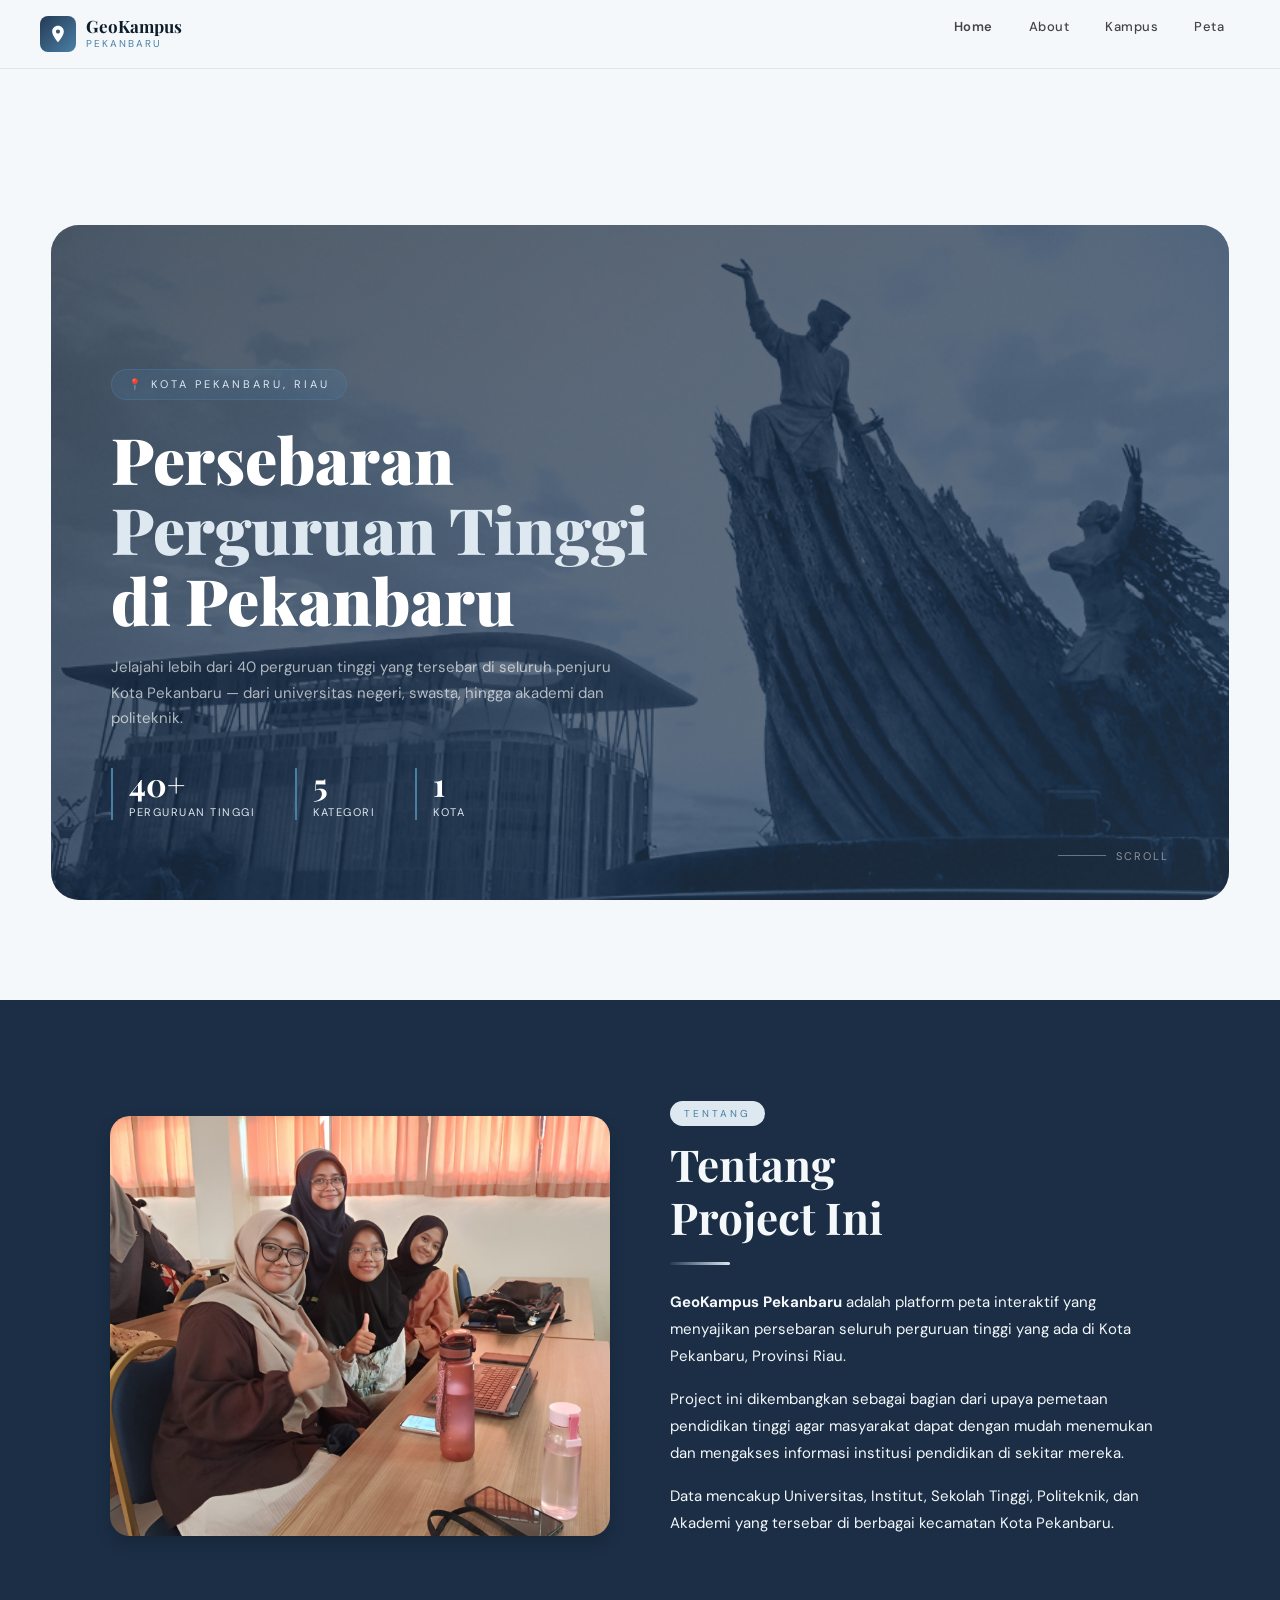
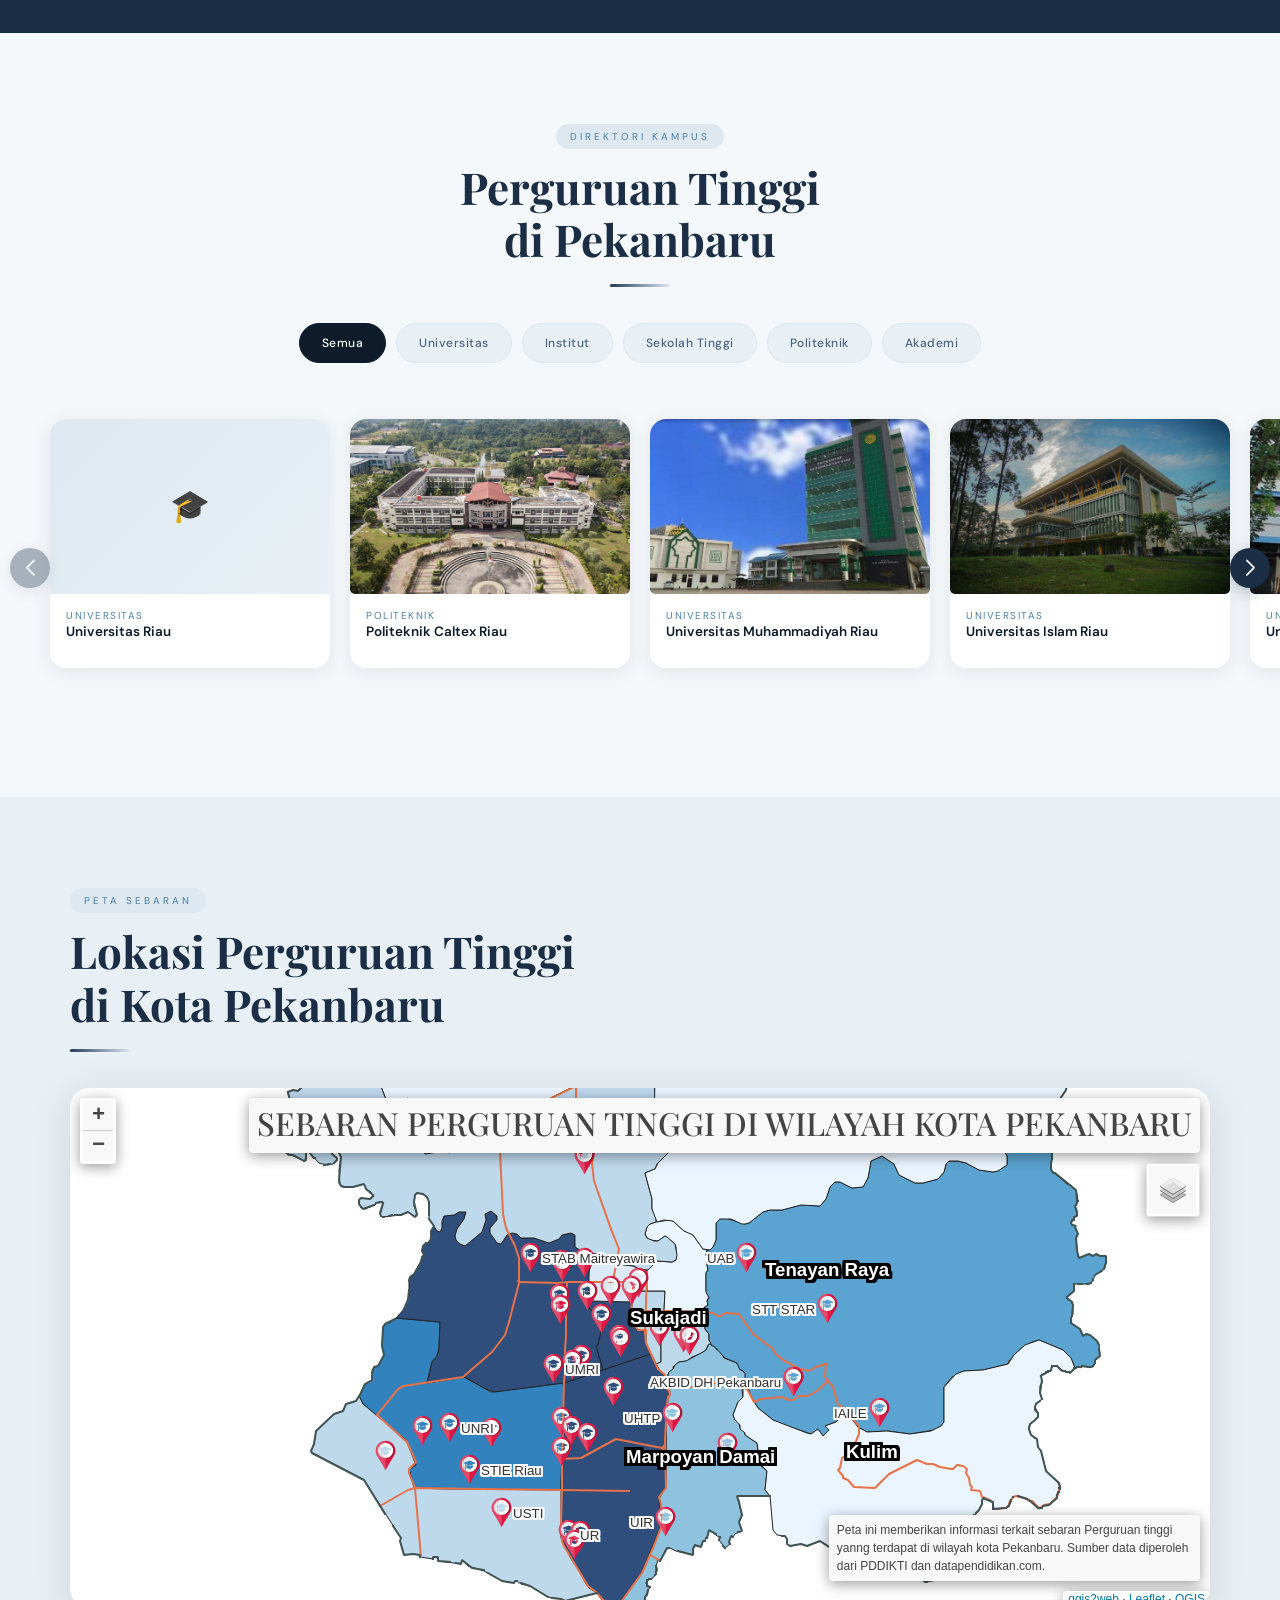
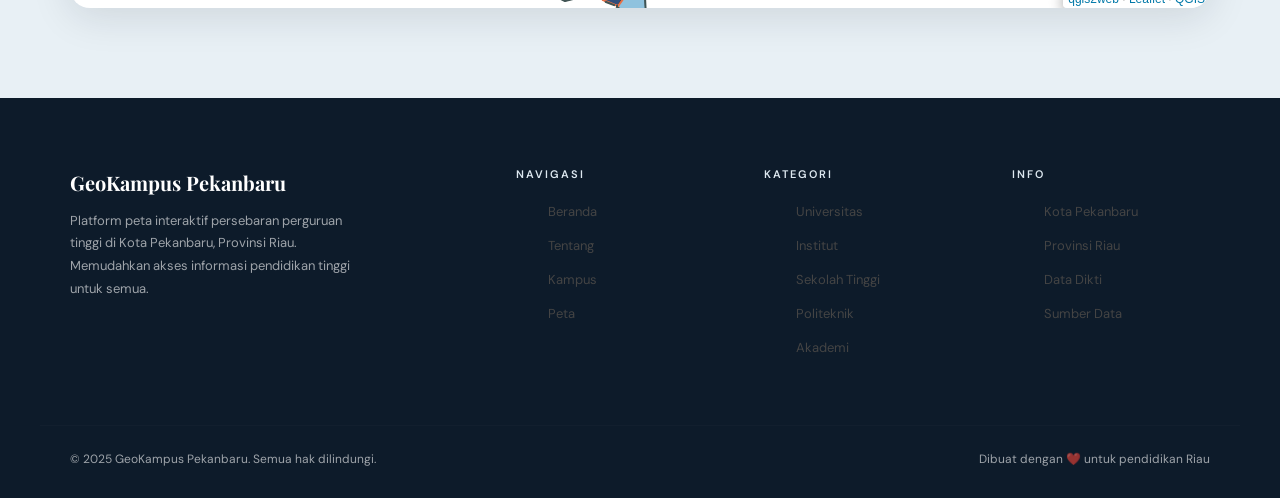
==== commit bd44db68: "first commit" ====
--- a/index.html
+++ b/index.html
@@ -161,7 +161,7 @@
 
         <div class="swiper-slide" data-kategori="universitas" data-url="https://unri.ac.id/">
           <div class="card kampus-card">
-            <img src="foto/unri.jpg" class="card-img"
+            <img src="foto/urr.jpg" class="card-img"
               onerror="this.outerHTML='<div class=\'card-img-placeholder\'>🎓</div>'">
             <div class="card-body">
               <div class="card-type">Universitas</div>
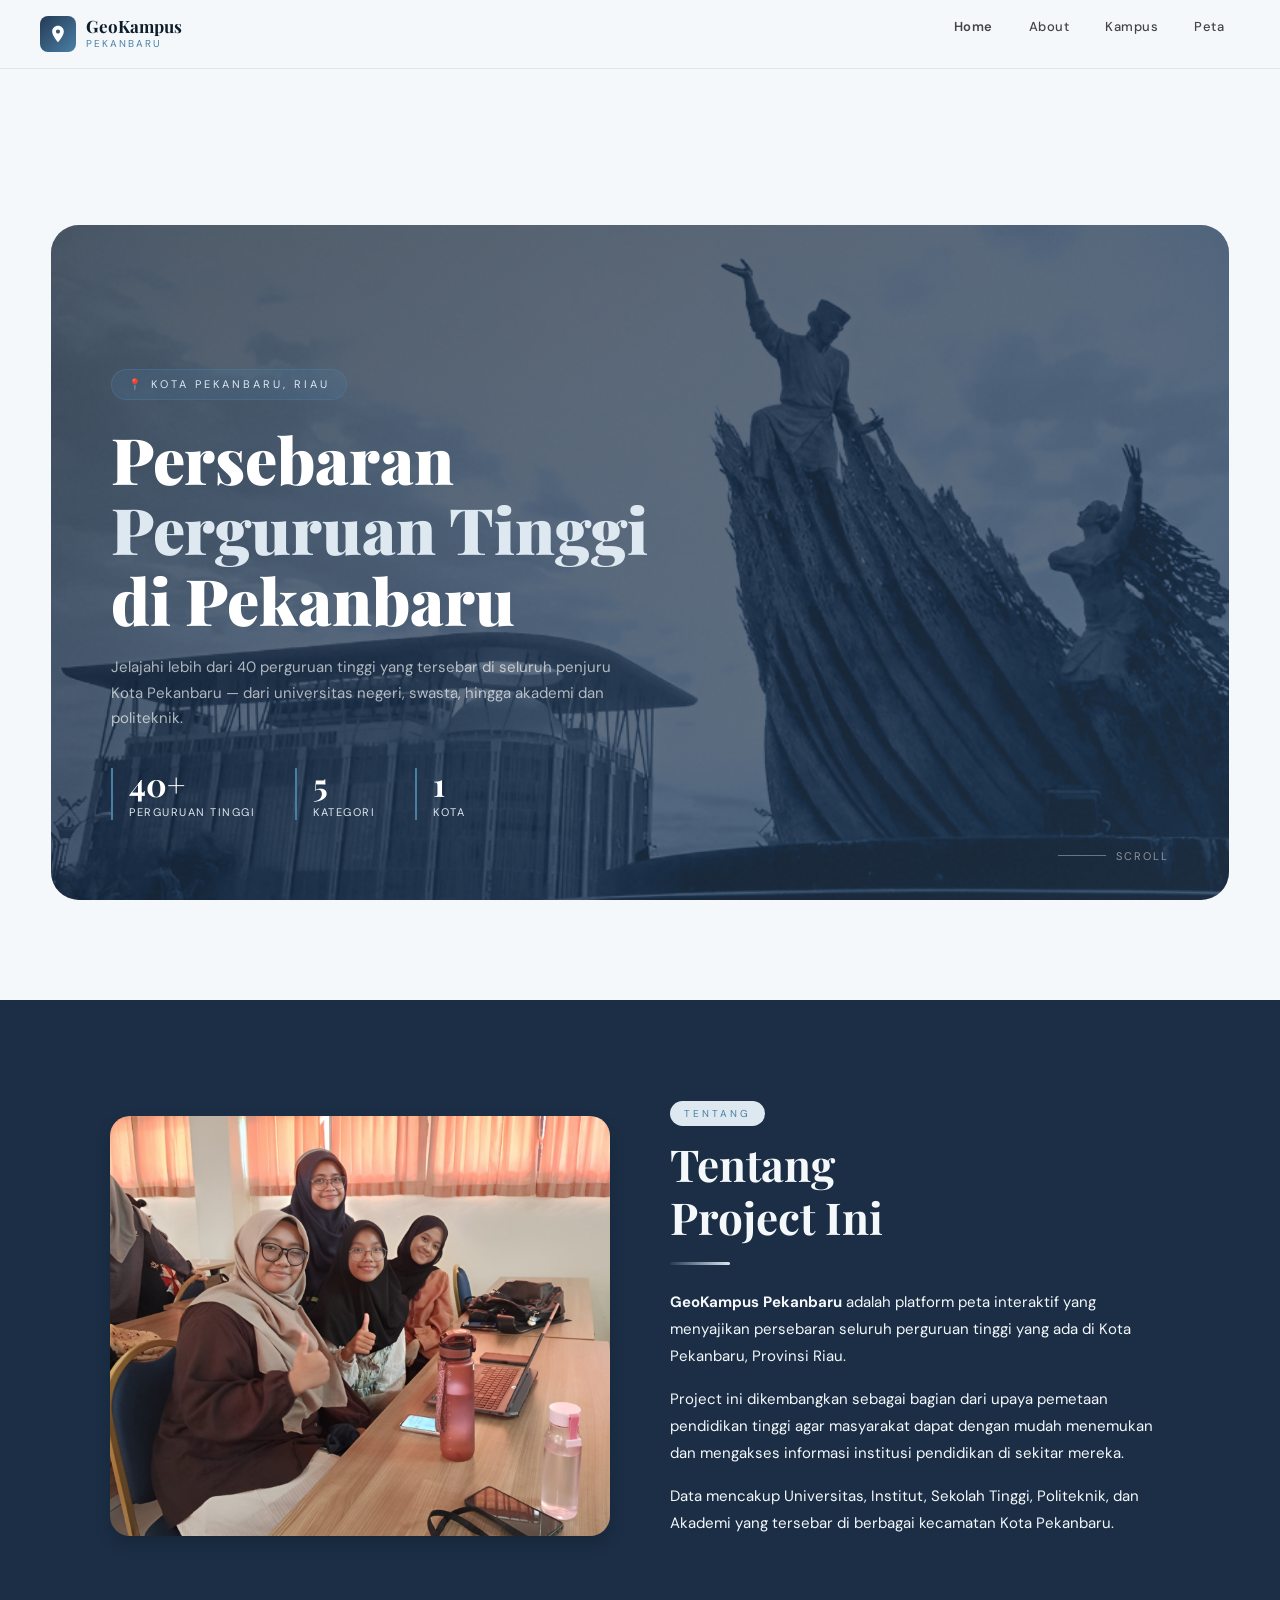
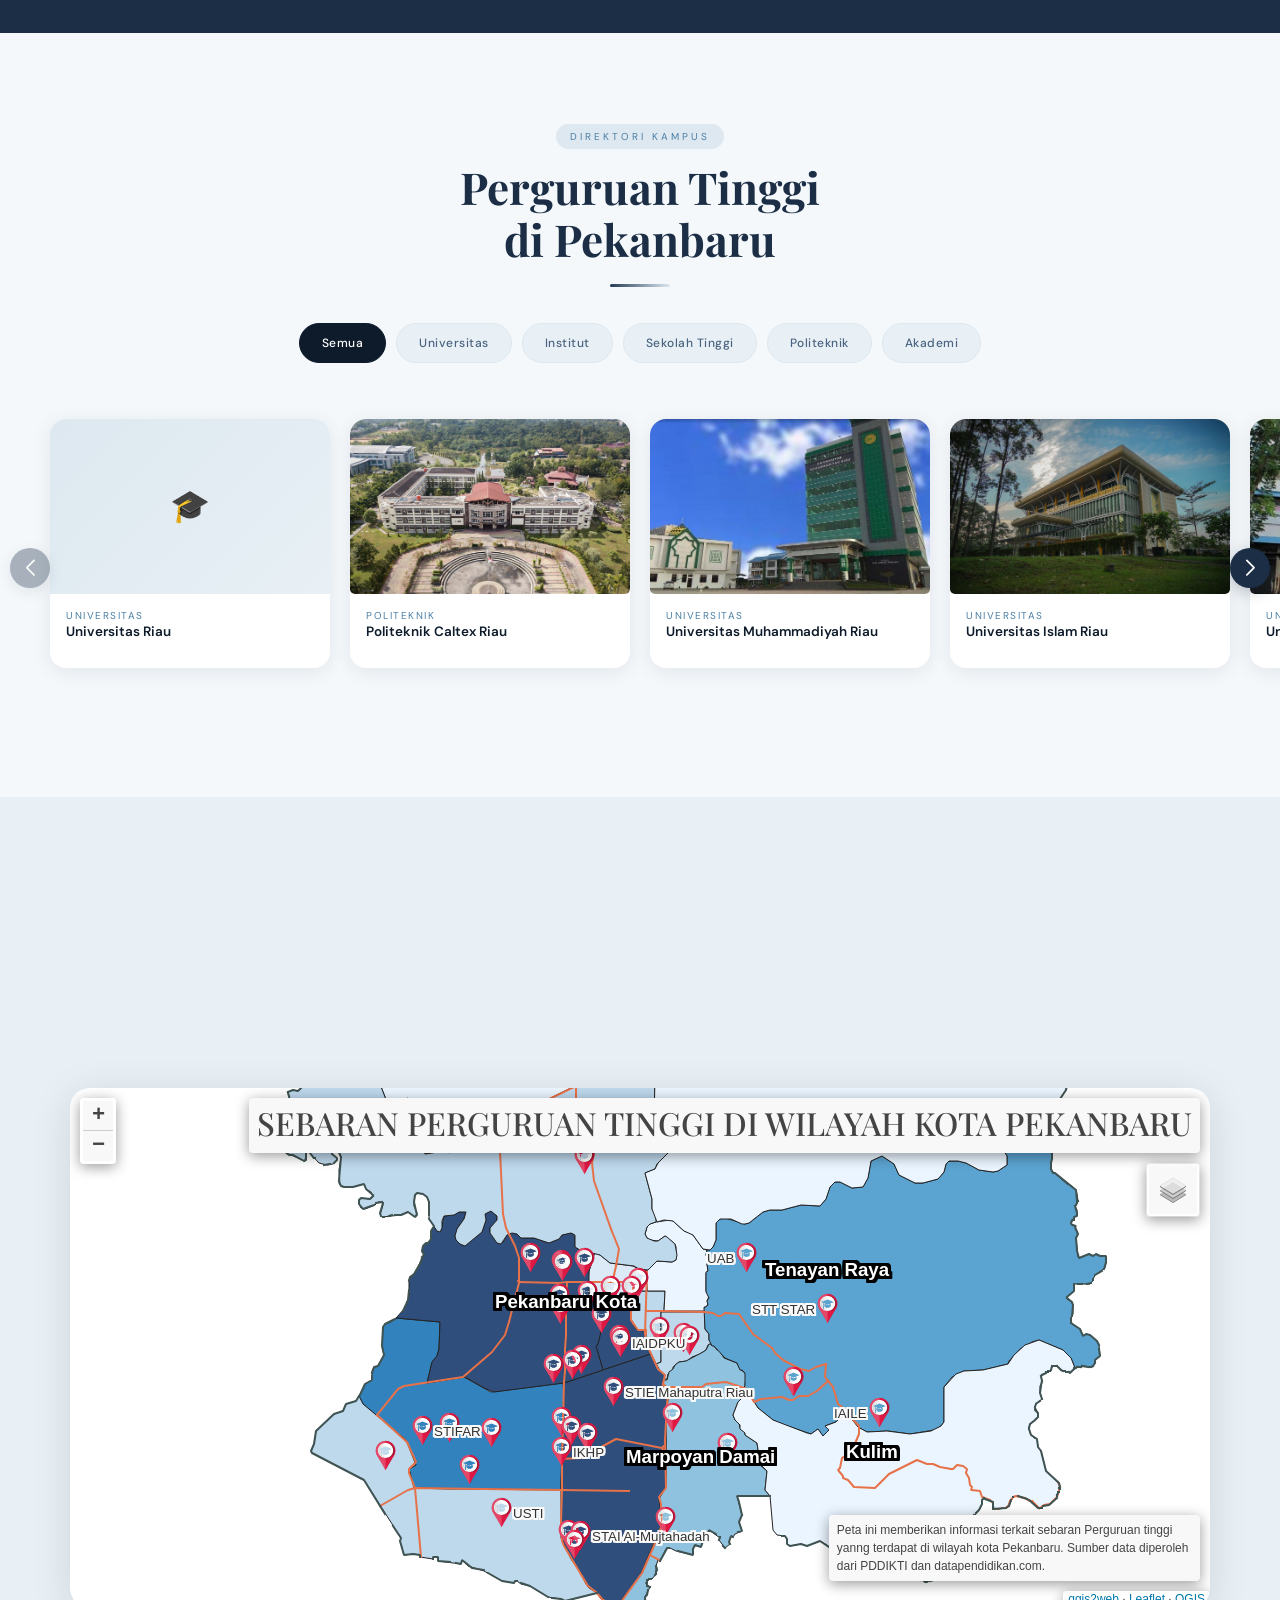
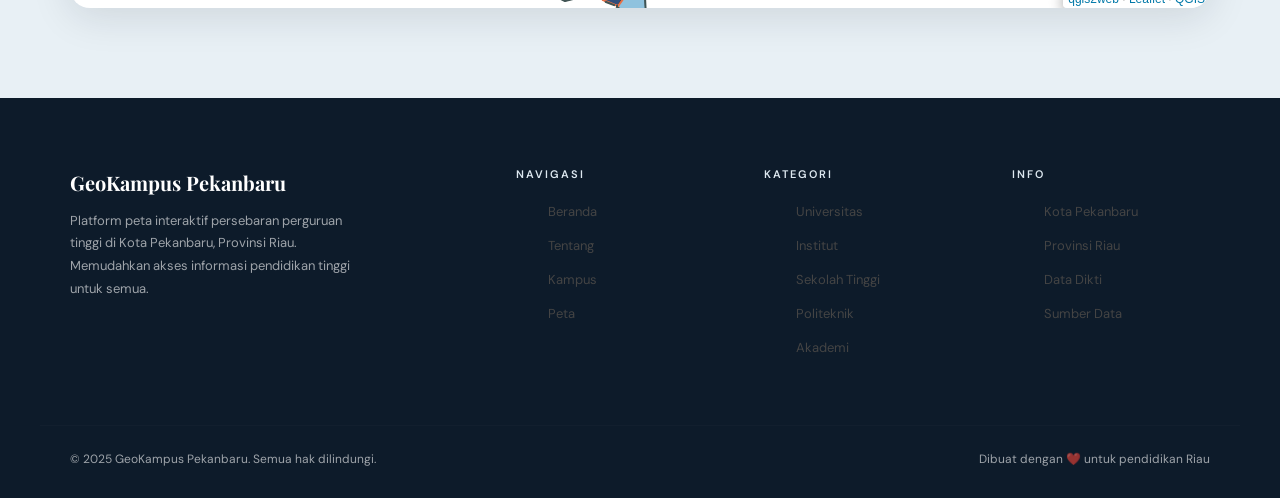
==== commit 1c1eb080: "first commit" ====
--- a/index.html
+++ b/index.html
@@ -161,7 +161,7 @@
 
         <div class="swiper-slide" data-kategori="universitas" data-url="https://unri.ac.id/">
           <div class="card kampus-card">
-            <img src="foto/urr.jpg" class="card-img"
+            <img src="https://media.quipper.com/media/[base64]" class="card-img"
               onerror="this.outerHTML='<div class=\'card-img-placeholder\'>🎓</div>'">
             <div class="card-body">
               <div class="card-type">Universitas</div>
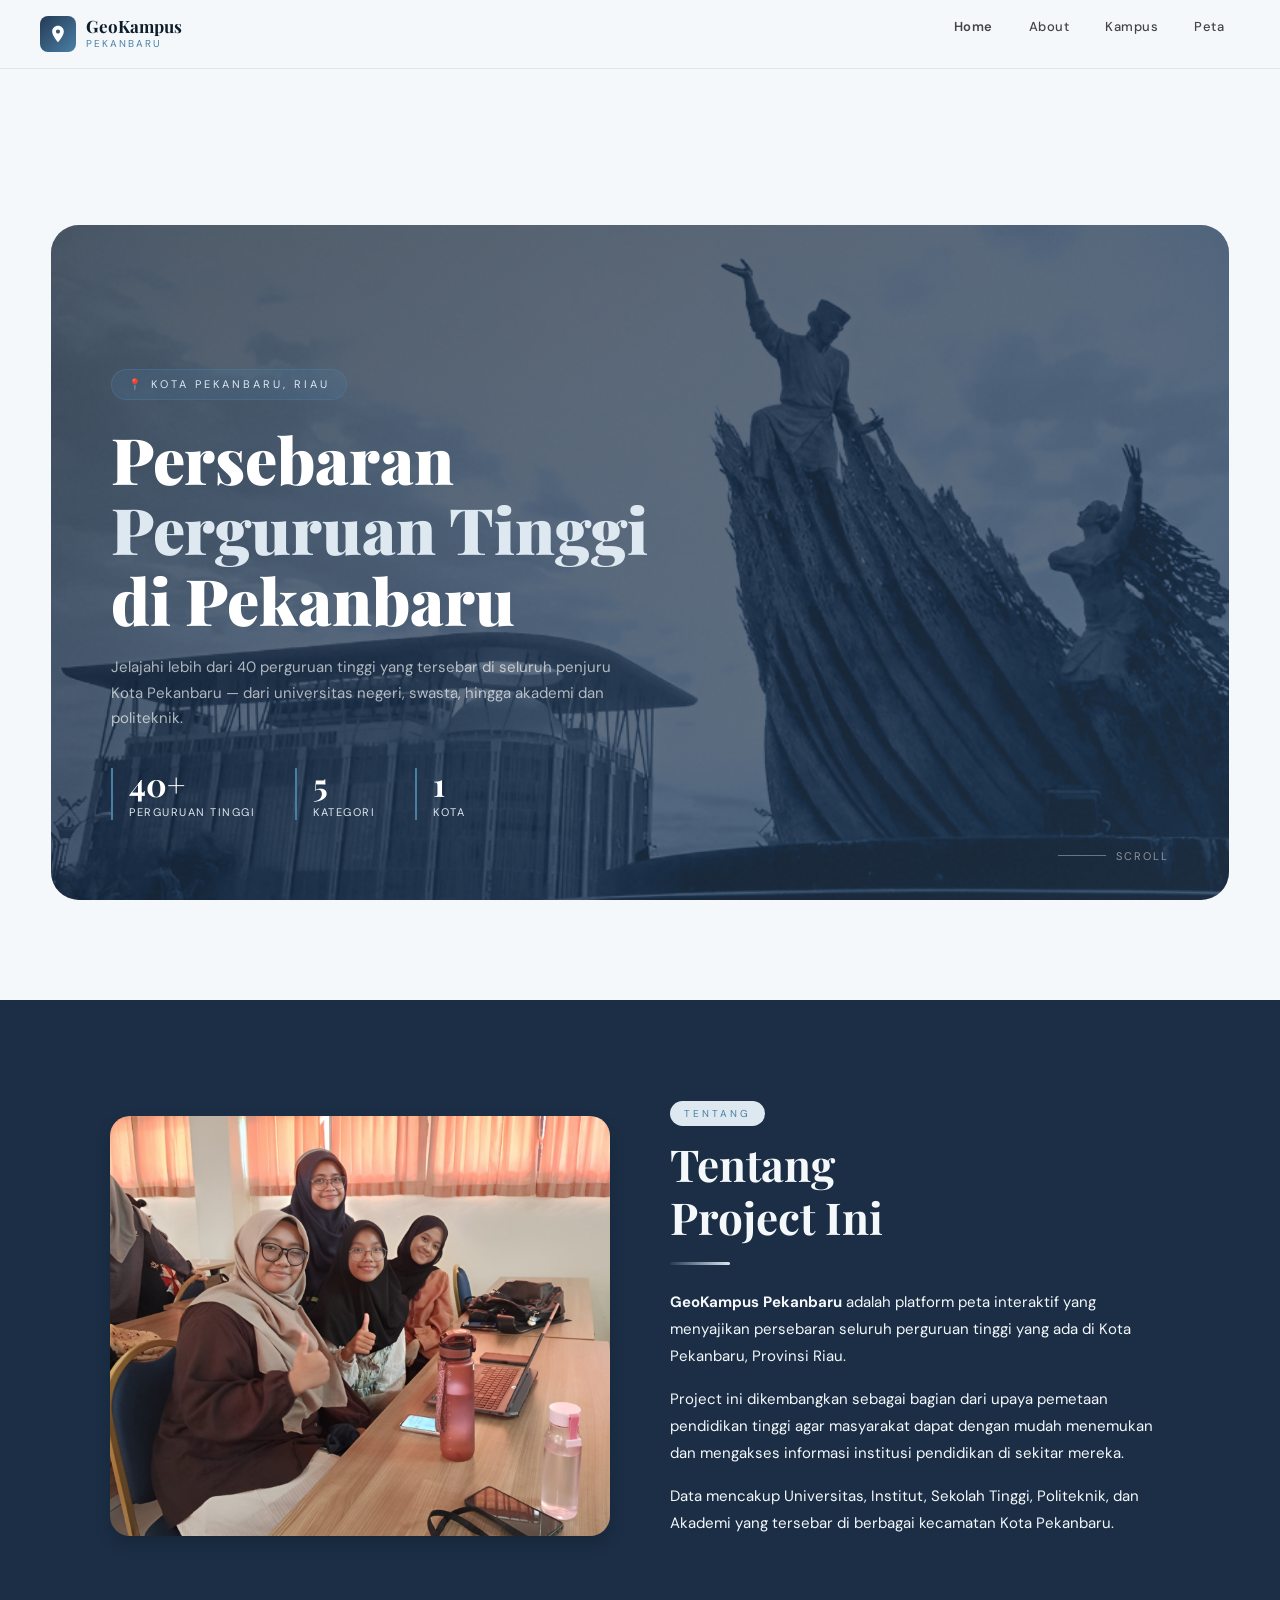
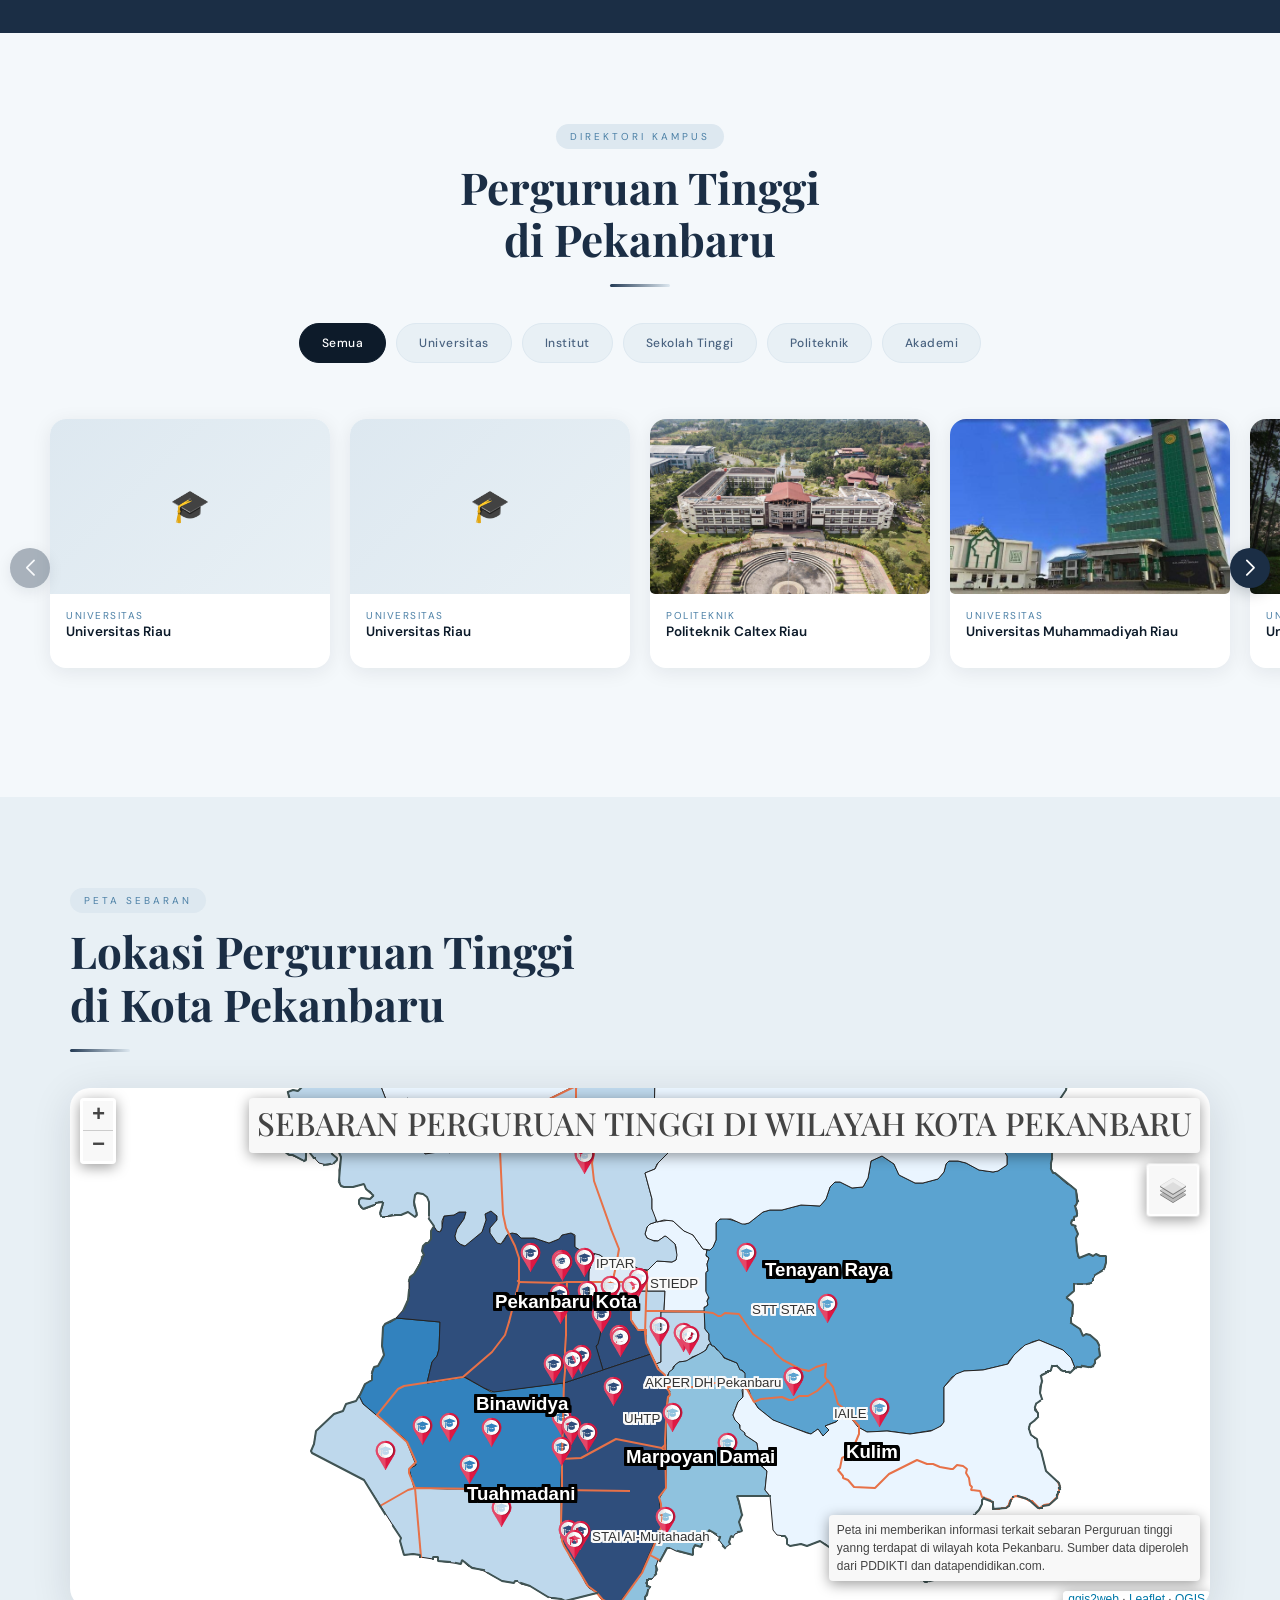
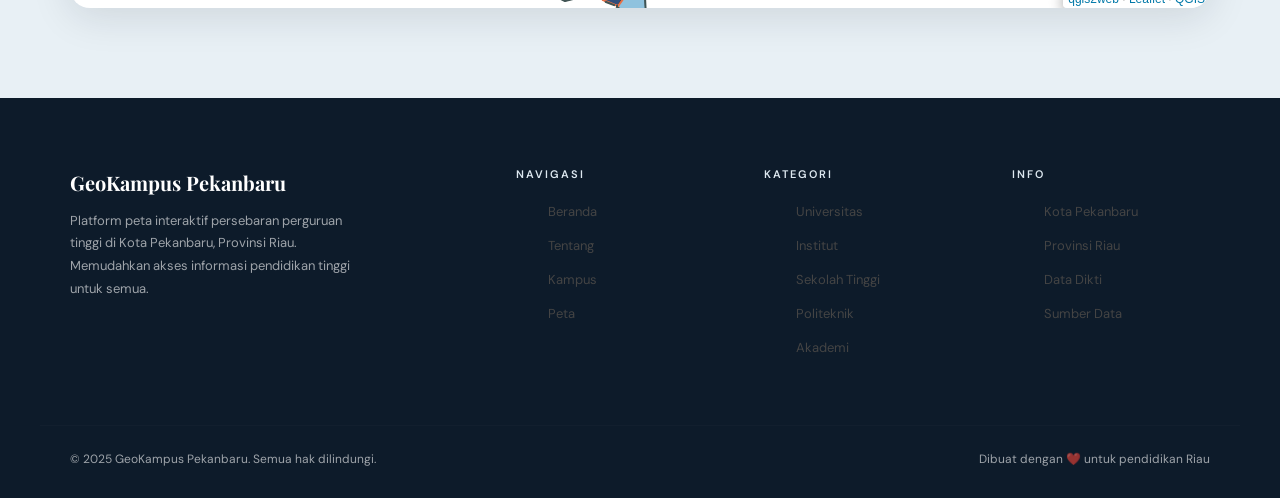
==== commit d500bb7e: "first commit" ====
--- a/index.html
+++ b/index.html
@@ -170,6 +170,17 @@
           </div>
         </div>
 
+        <div class="swiper-slide" data-kategori="universitas" data-url="https://unri.ac.id/">
+          <div class="card kampus-card">
+            <img src="foto/urr.jpg" class="card-img"
+              onerror="this.outerHTML='<div class=\'card-img-placeholder\'>🎓</div>'">
+            <div class="card-body">
+              <div class="card-type">Universitas</div>
+              <h5>Universitas Riau</h5>
+            </div>
+          </div>
+        </div>
+
         <div class="swiper-slide" data-kategori="politeknik" data-url="https://policaltex.id/">
           <div class="card kampus-card">
             <img src="foto/pcr.jpg" class="card-img"
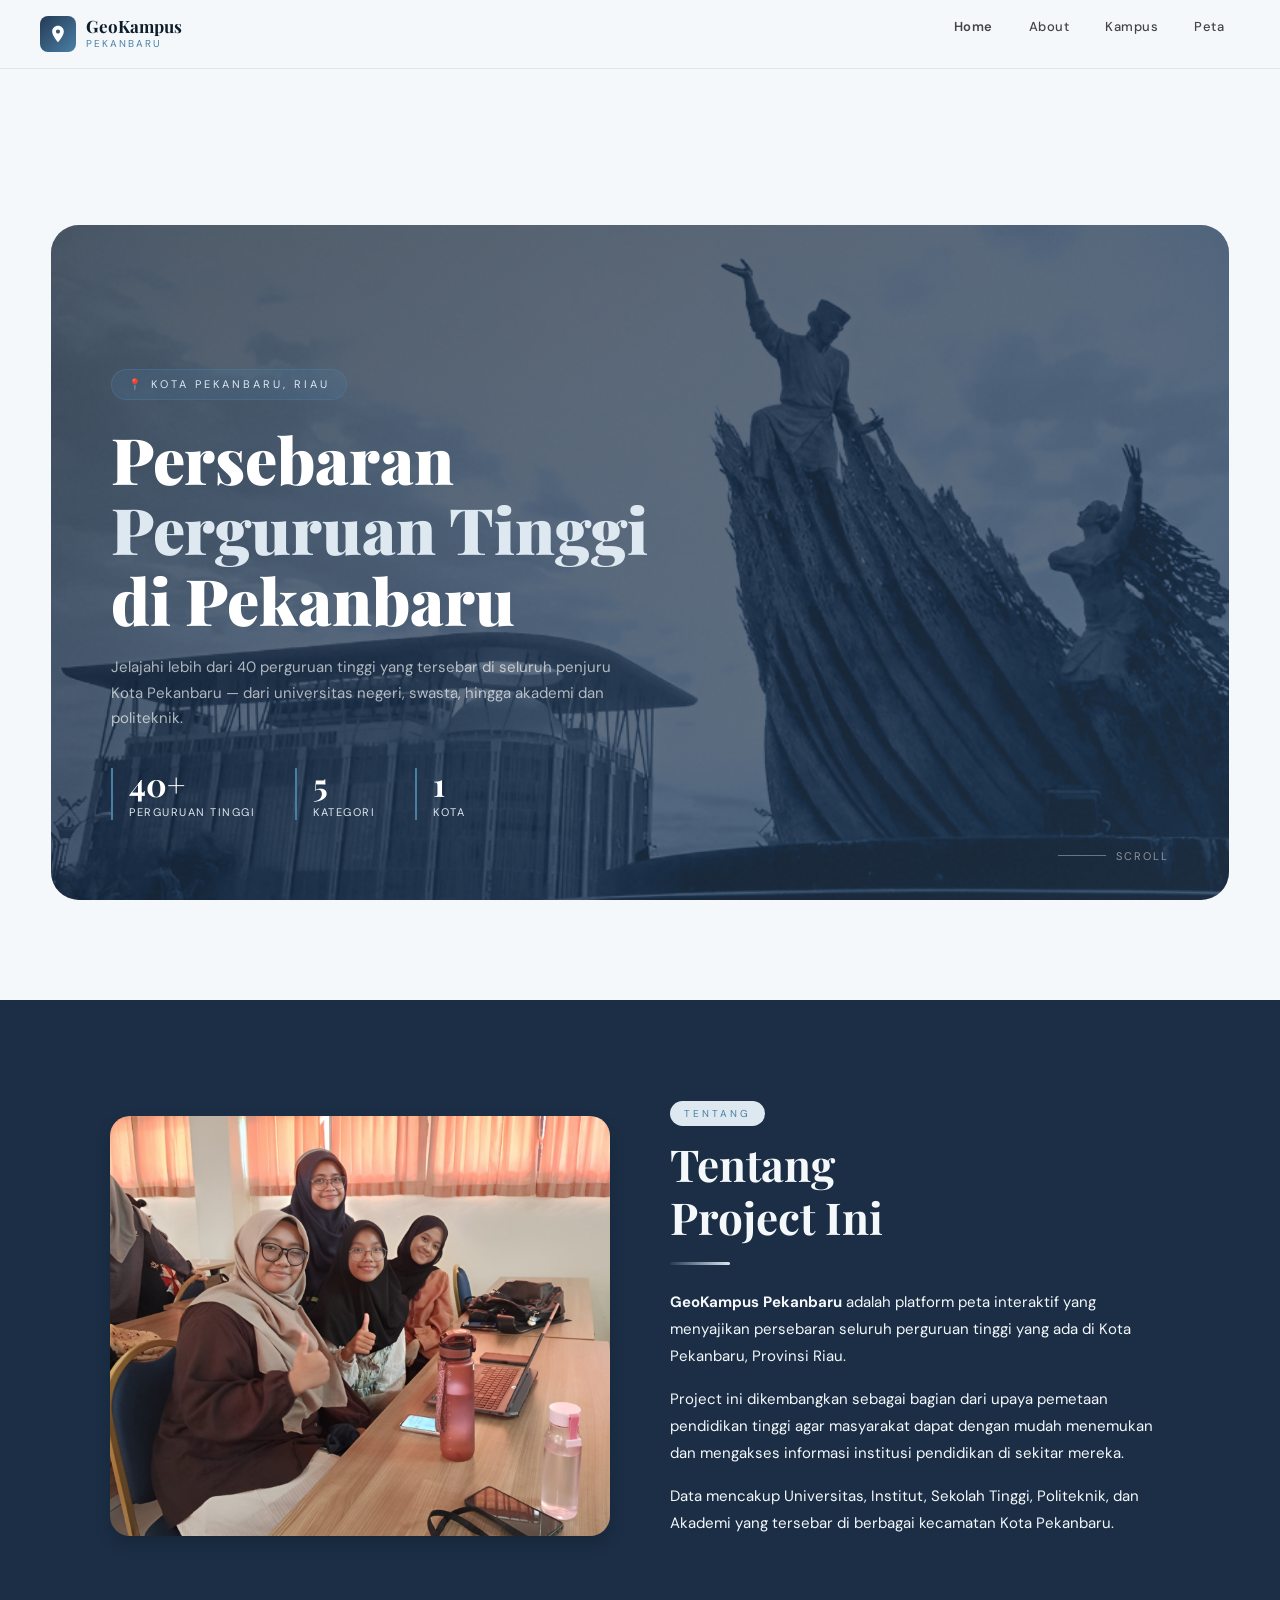
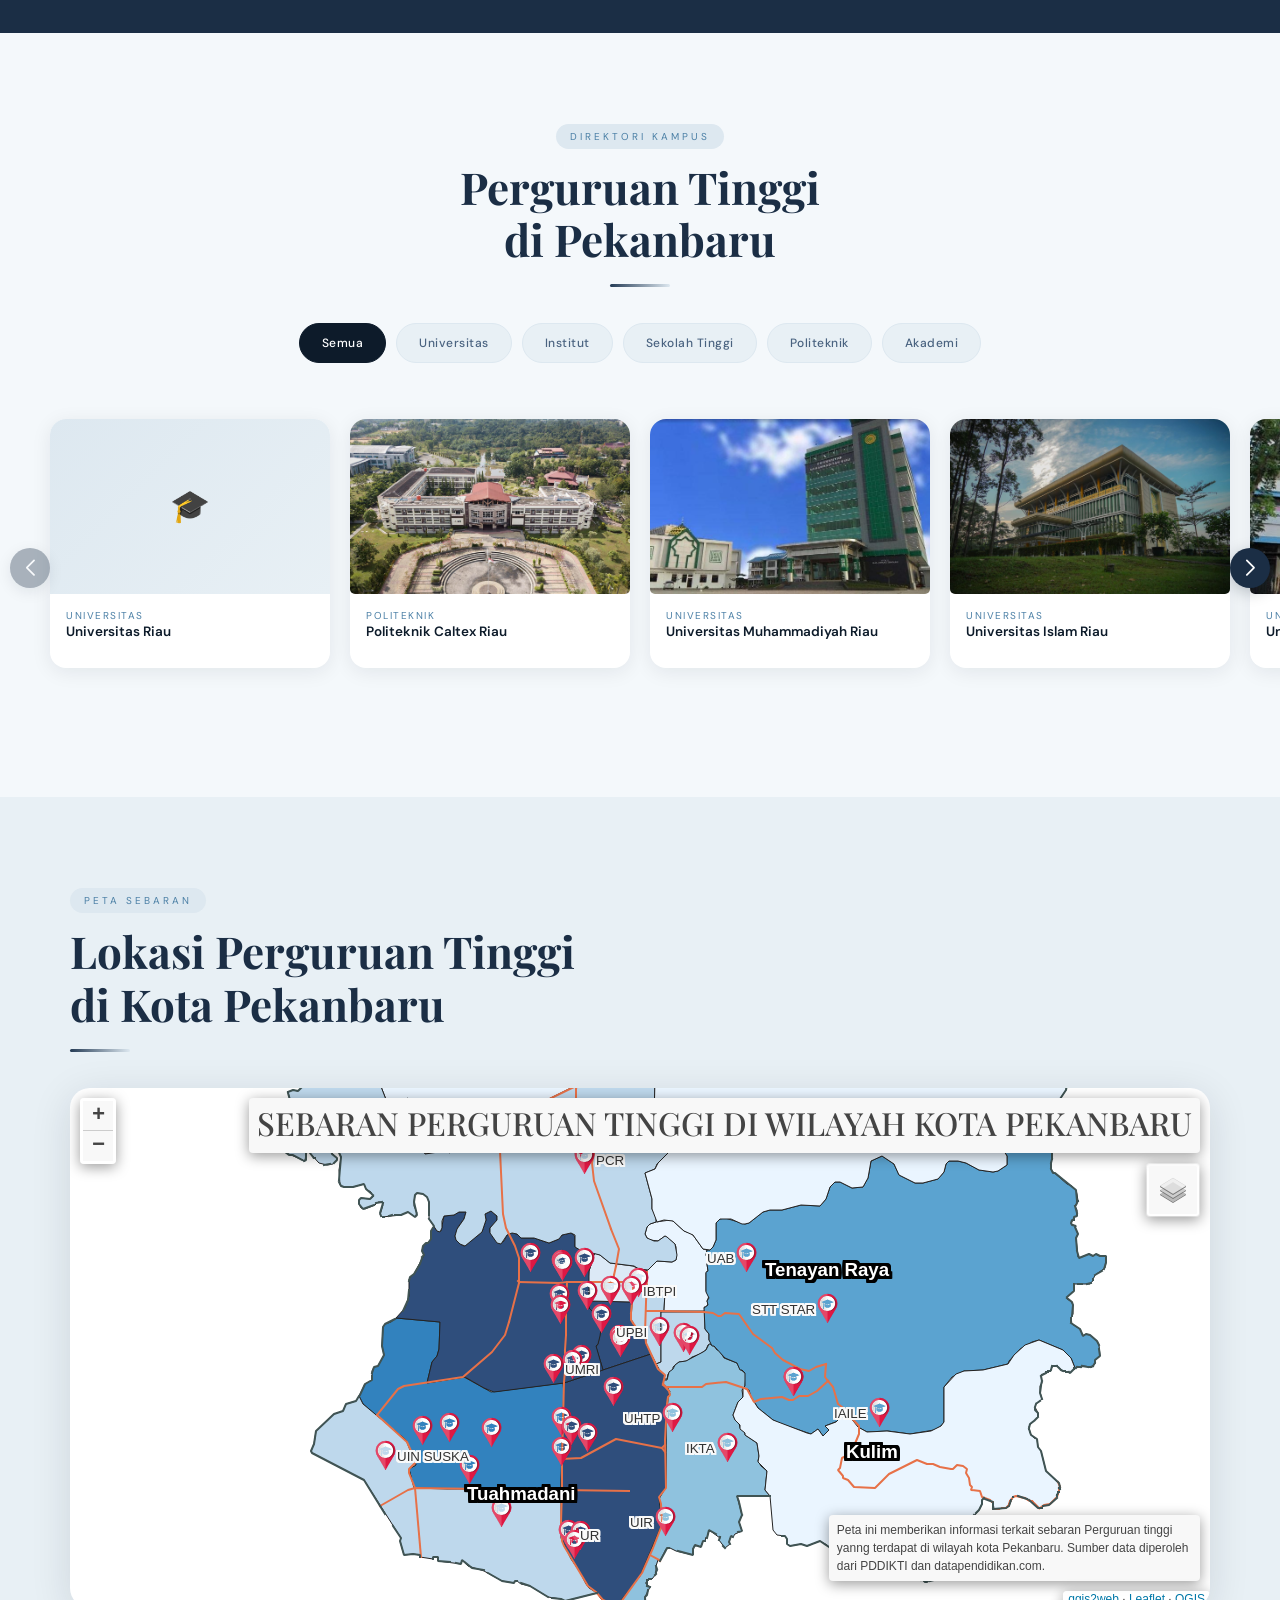
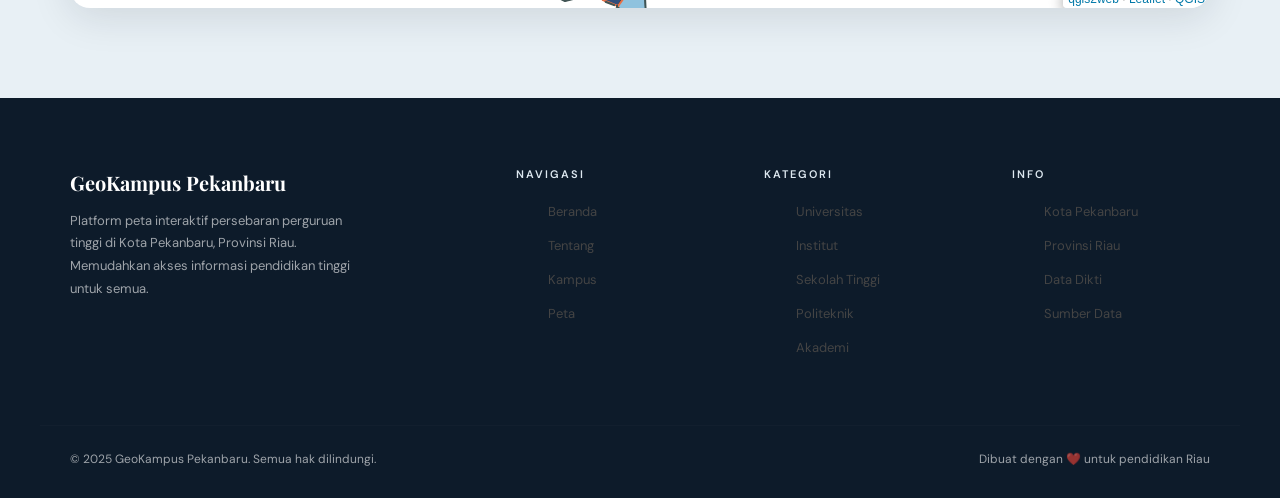
==== commit 29a0ec4e: "first commit" ====
--- a/index.html
+++ b/index.html
@@ -161,17 +161,6 @@
 
         <div class="swiper-slide" data-kategori="universitas" data-url="https://unri.ac.id/">
           <div class="card kampus-card">
-            <img src="https://media.quipper.com/media/[base64]" class="card-img"
-              onerror="this.outerHTML='<div class=\'card-img-placeholder\'>🎓</div>'">
-            <div class="card-body">
-              <div class="card-type">Universitas</div>
-              <h5>Universitas Riau</h5>
-            </div>
-          </div>
-        </div>
-
-        <div class="swiper-slide" data-kategori="universitas" data-url="https://unri.ac.id/">
-          <div class="card kampus-card">
             <img src="foto/urr.jpg" class="card-img"
               onerror="this.outerHTML='<div class=\'card-img-placeholder\'>🎓</div>'">
             <div class="card-body">
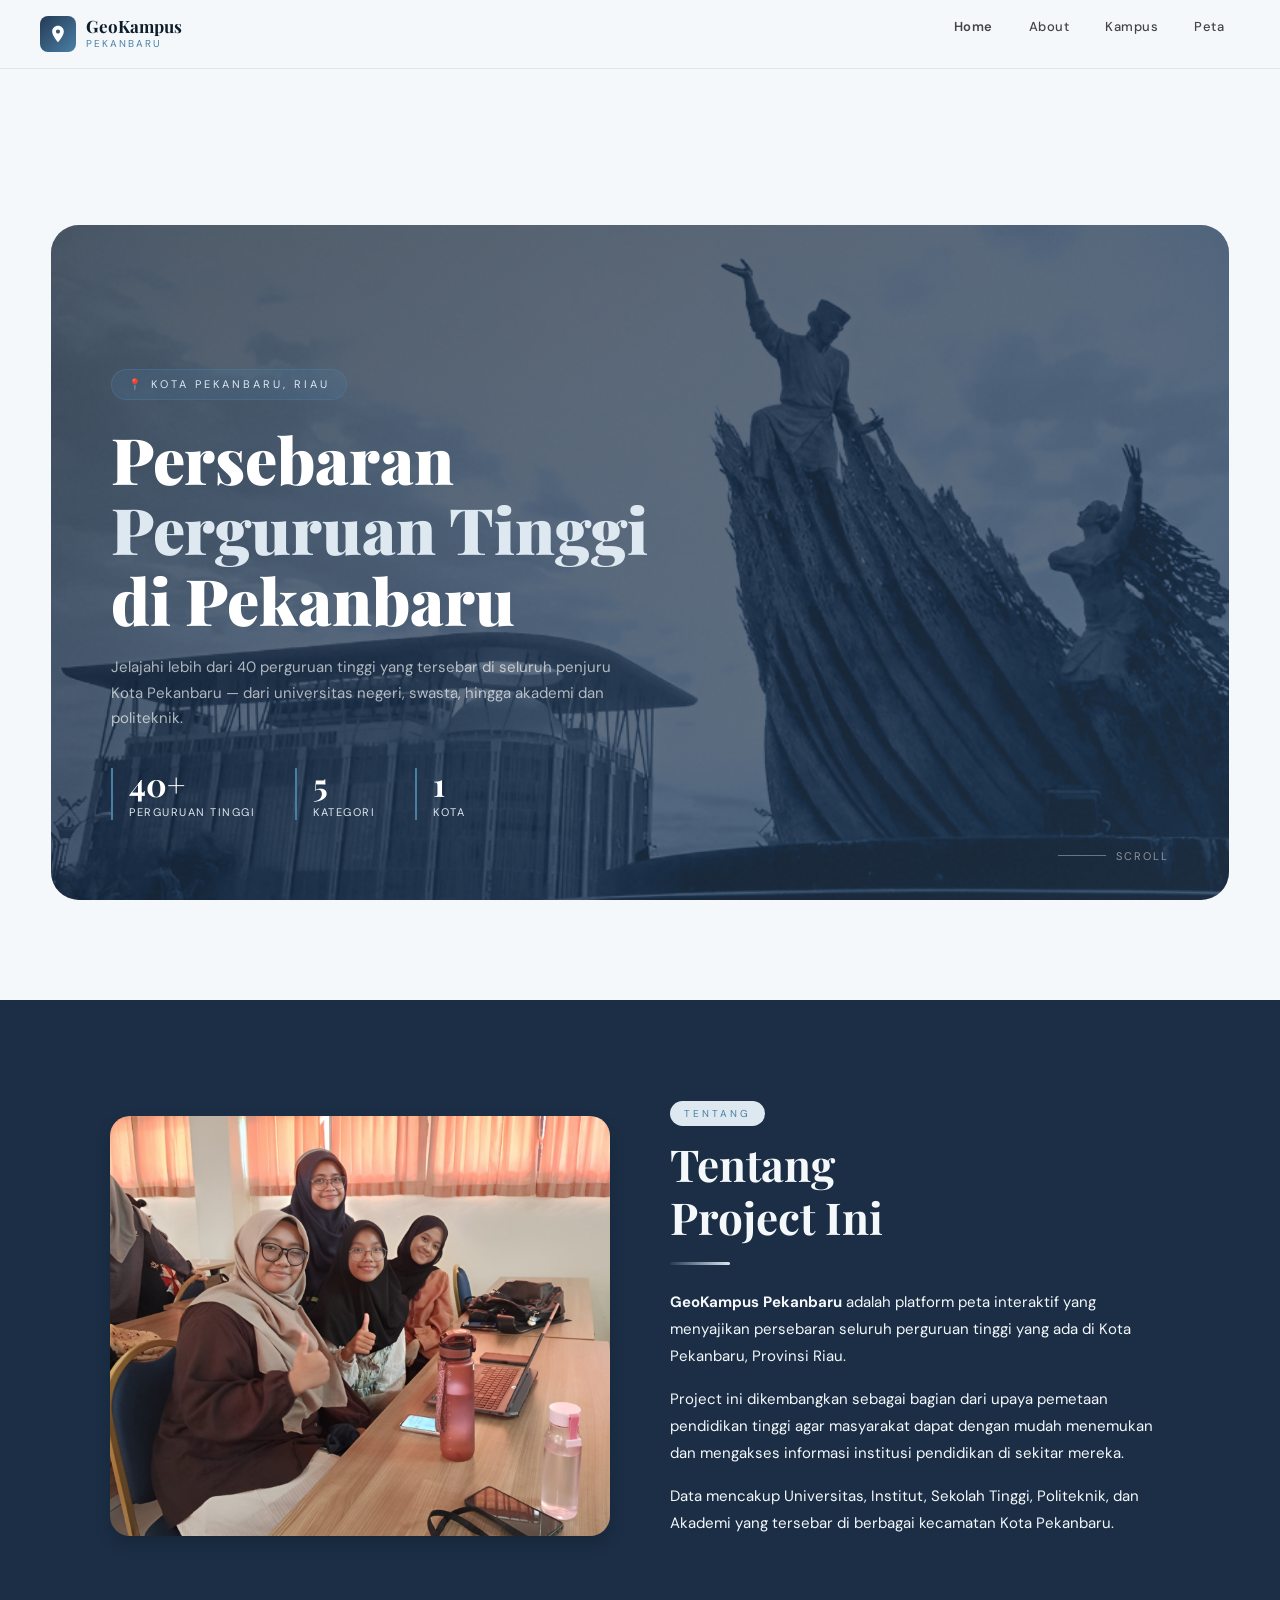
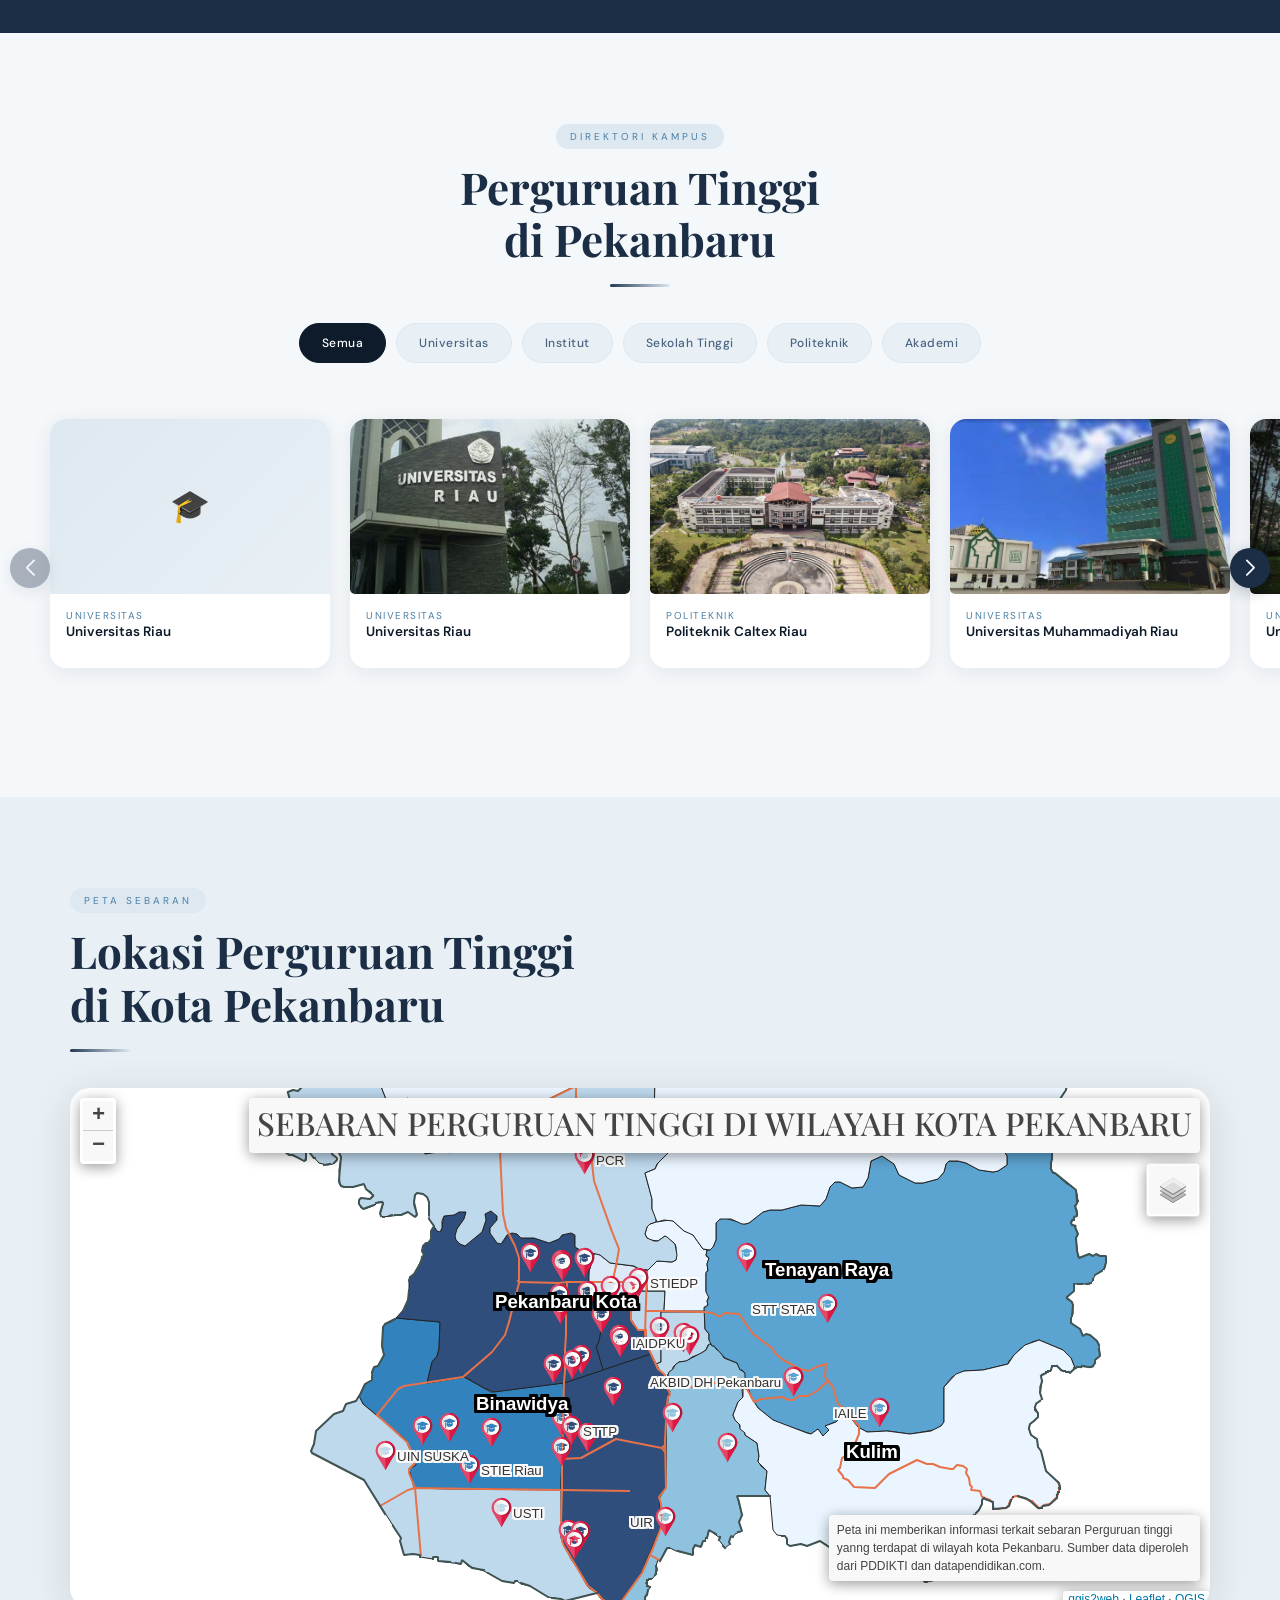
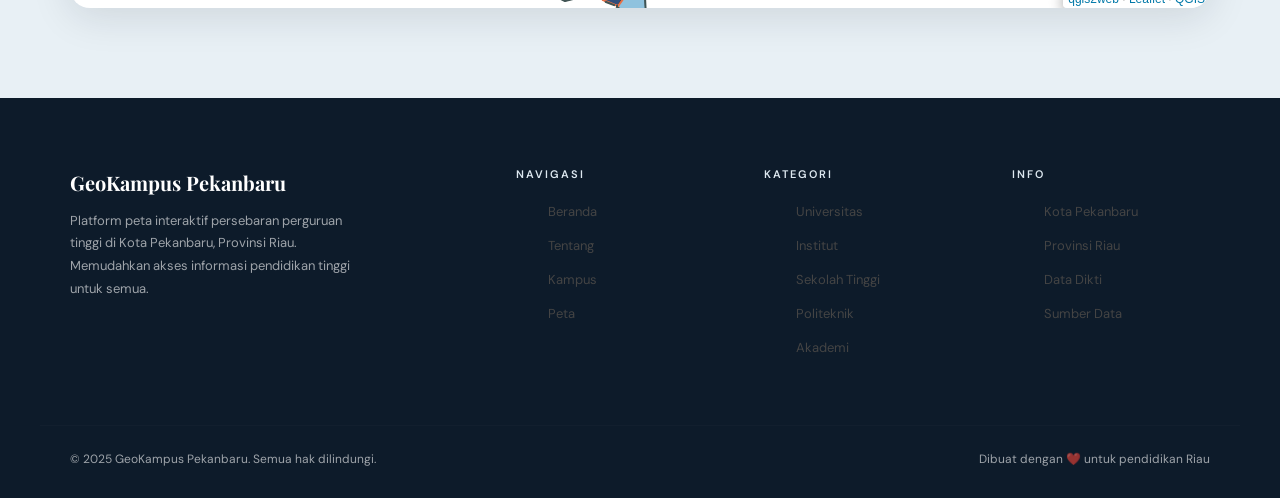
==== commit 3d6ddb6c: "first commit" ====
--- a/index.html
+++ b/index.html
@@ -161,7 +161,18 @@
 
         <div class="swiper-slide" data-kategori="universitas" data-url="https://unri.ac.id/">
           <div class="card kampus-card">
-            <img src="foto/urr.jpg" class="card-img"
+            <img src="https://media.quipper.com/media/[base64]" class="card-img"
+              onerror="this.outerHTML='<div class=\'card-img-placeholder\'>🎓</div>'">
+            <div class="card-body">
+              <div class="card-type">Universitas</div>
+              <h5>Universitas Riau</h5>
+            </div>
+          </div>
+        </div>
+
+        <div class="swiper-slide" data-kategori="universitas" data-url="https://unri.ac.id/">
+          <div class="card kampus-card">
+            <img src="foto/unriau.jpg" class="card-img"
               onerror="this.outerHTML='<div class=\'card-img-placeholder\'>🎓</div>'">
             <div class="card-body">
               <div class="card-type">Universitas</div>
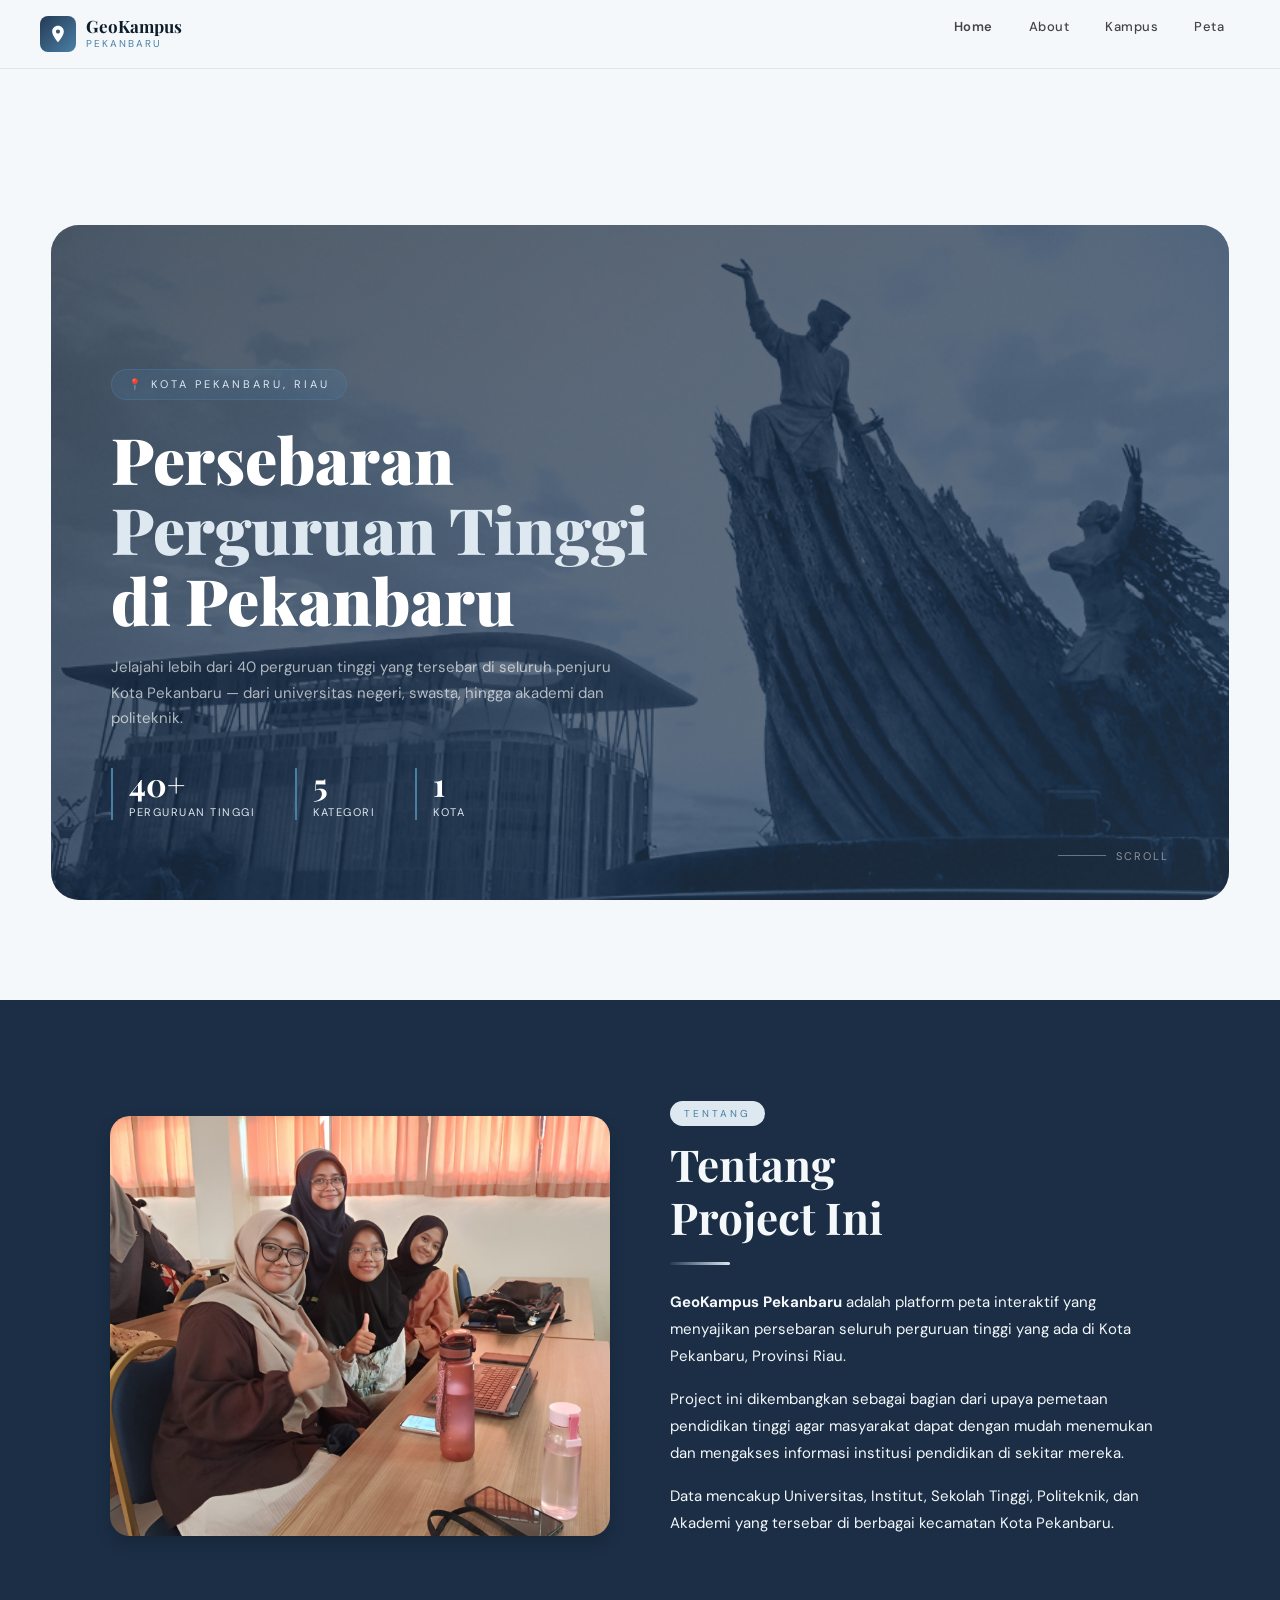
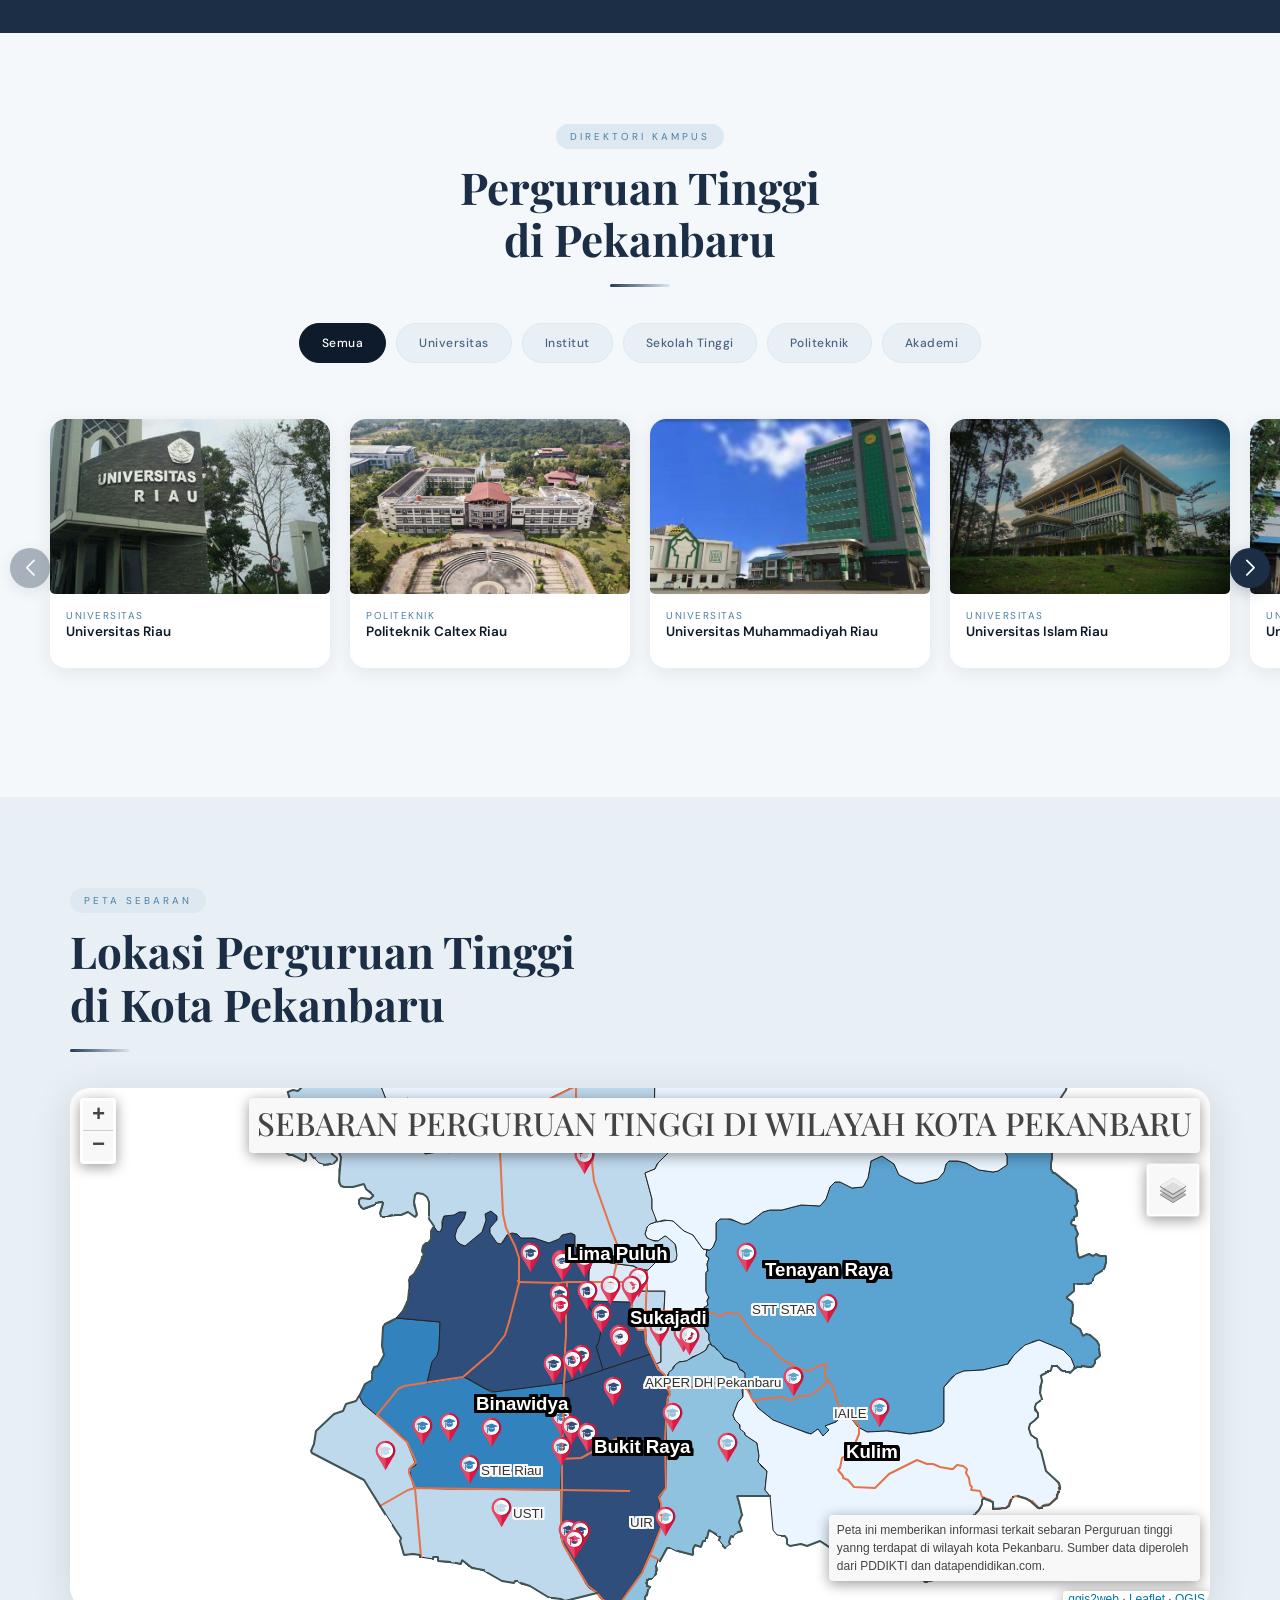
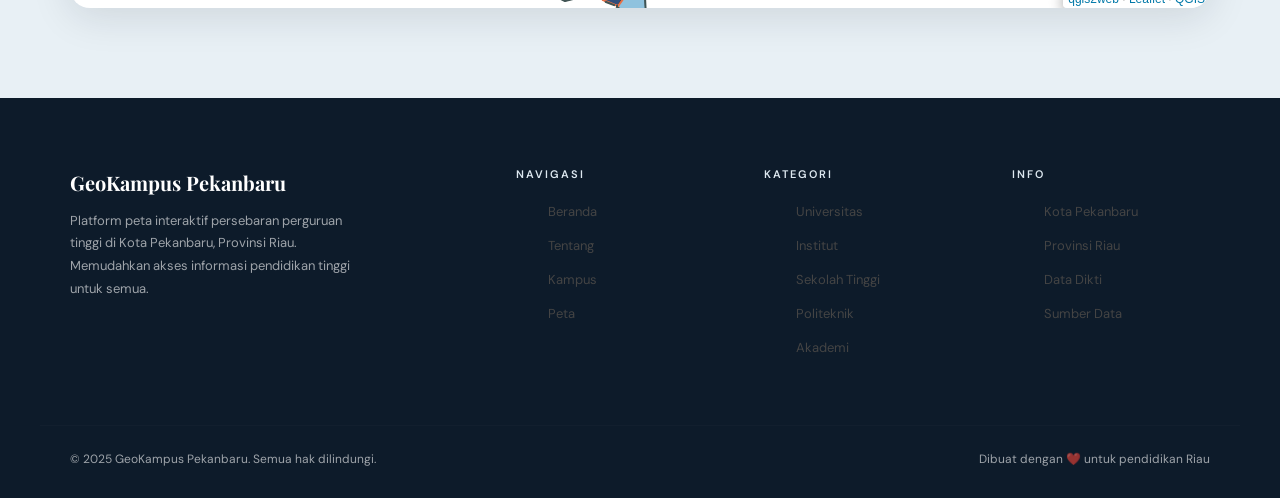
==== commit 013b6db7: "first commit" ====
--- a/index.html
+++ b/index.html
@@ -159,17 +159,7 @@
     <div class="swiper mySwiper">
       <div class="swiper-wrapper" id="swiperWrapper">
 
-        <div class="swiper-slide" data-kategori="universitas" data-url="https://unri.ac.id/">
-          <div class="card kampus-card">
-            <img src="https://media.quipper.com/media/[base64]" class="card-img"
-              onerror="this.outerHTML='<div class=\'card-img-placeholder\'>🎓</div>'">
-            <div class="card-body">
-              <div class="card-type">Universitas</div>
-              <h5>Universitas Riau</h5>
-            </div>
-          </div>
-        </div>
-
+       
         <div class="swiper-slide" data-kategori="universitas" data-url="https://unri.ac.id/">
           <div class="card kampus-card">
             <img src="foto/unriau.jpg" class="card-img"
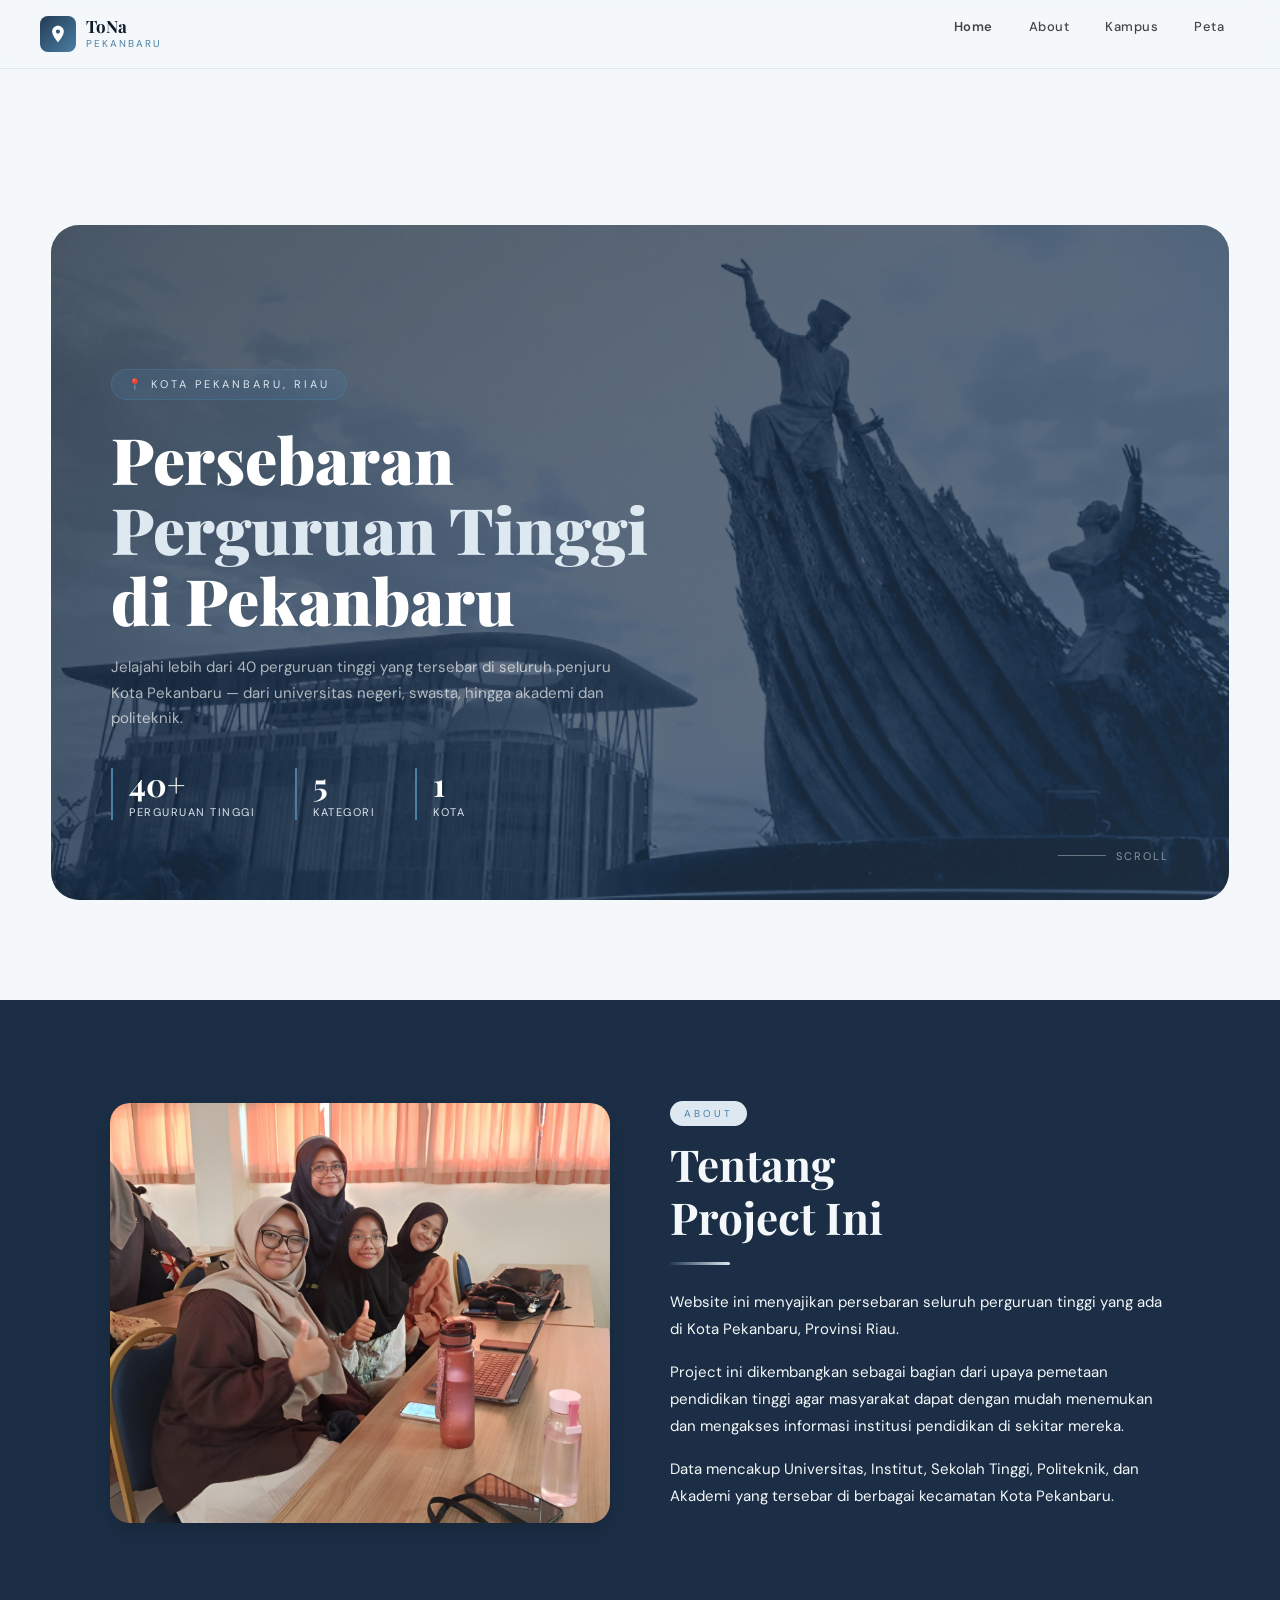
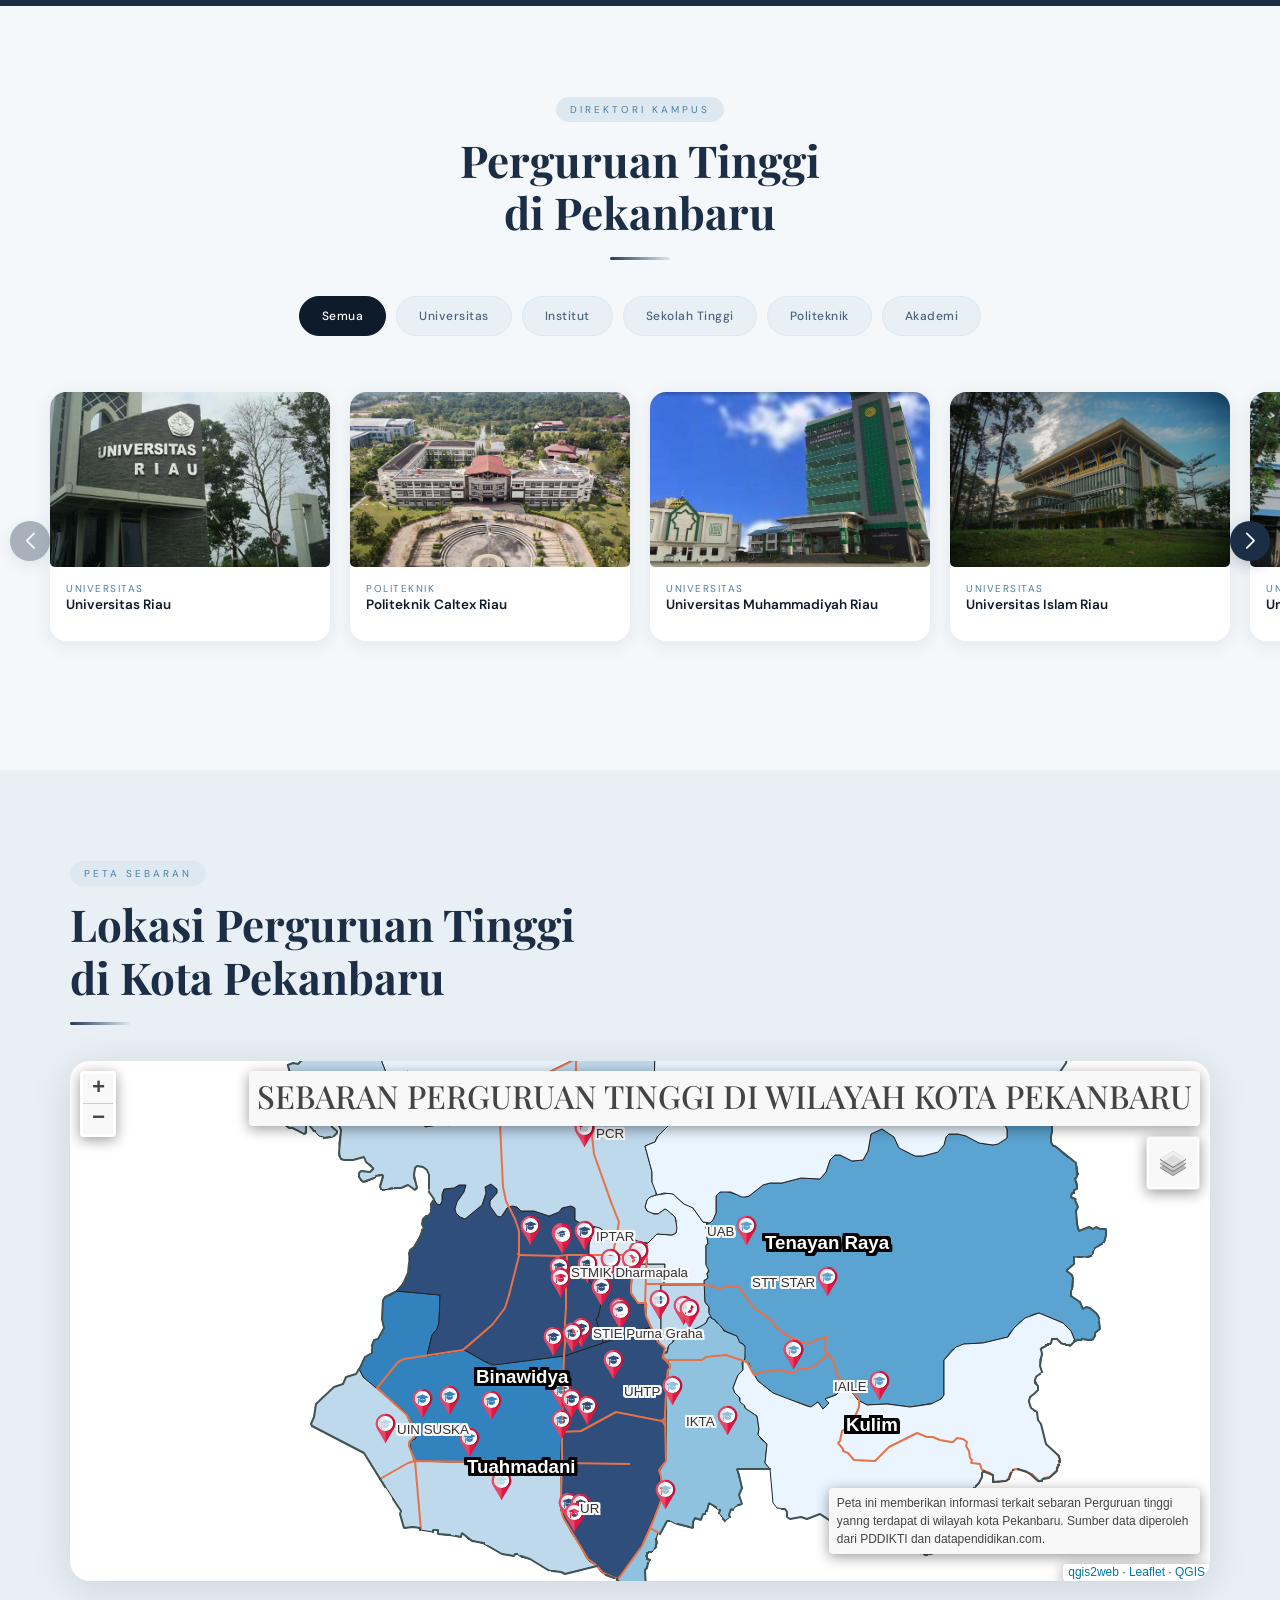
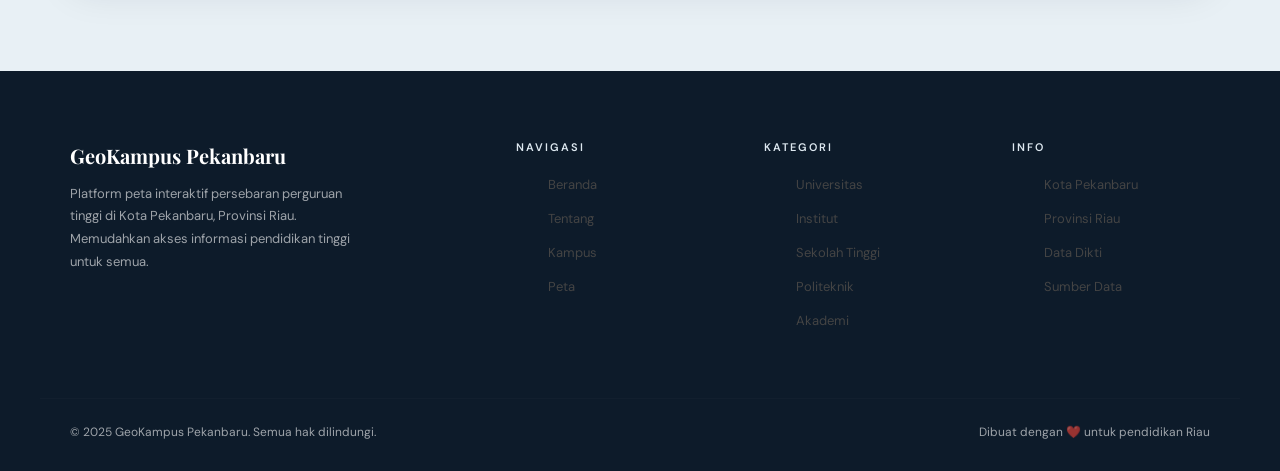
==== commit d7b89919: "first commit" ====
--- a/index.html
+++ b/index.html
@@ -45,7 +45,7 @@
         </svg>
       </div>
       <div>
-        <div class="nav-brand-text">GeoKampus</div>
+        <div class="nav-brand-text">ToNa</div>
         <div class="nav-brand-sub">Pekanbaru</div>
       </div>
     </a>
@@ -114,12 +114,12 @@
       </div>
 
       <div class="about-text" data-reveal>
-        <span class="sec-label">Tentang</span>
+        <span class="sec-label">About</span>
         <h2 class="sec-judul">Tentang<br>Project Ini</h2>
         <div class="sec-line"></div>
 
         <p>
-          <strong>GeoKampus Pekanbaru</strong> adalah platform peta interaktif yang menyajikan persebaran
+         Website ini menyajikan persebaran
           seluruh perguruan tinggi yang ada di Kota Pekanbaru, Provinsi Riau.
         </p>
         <p>
